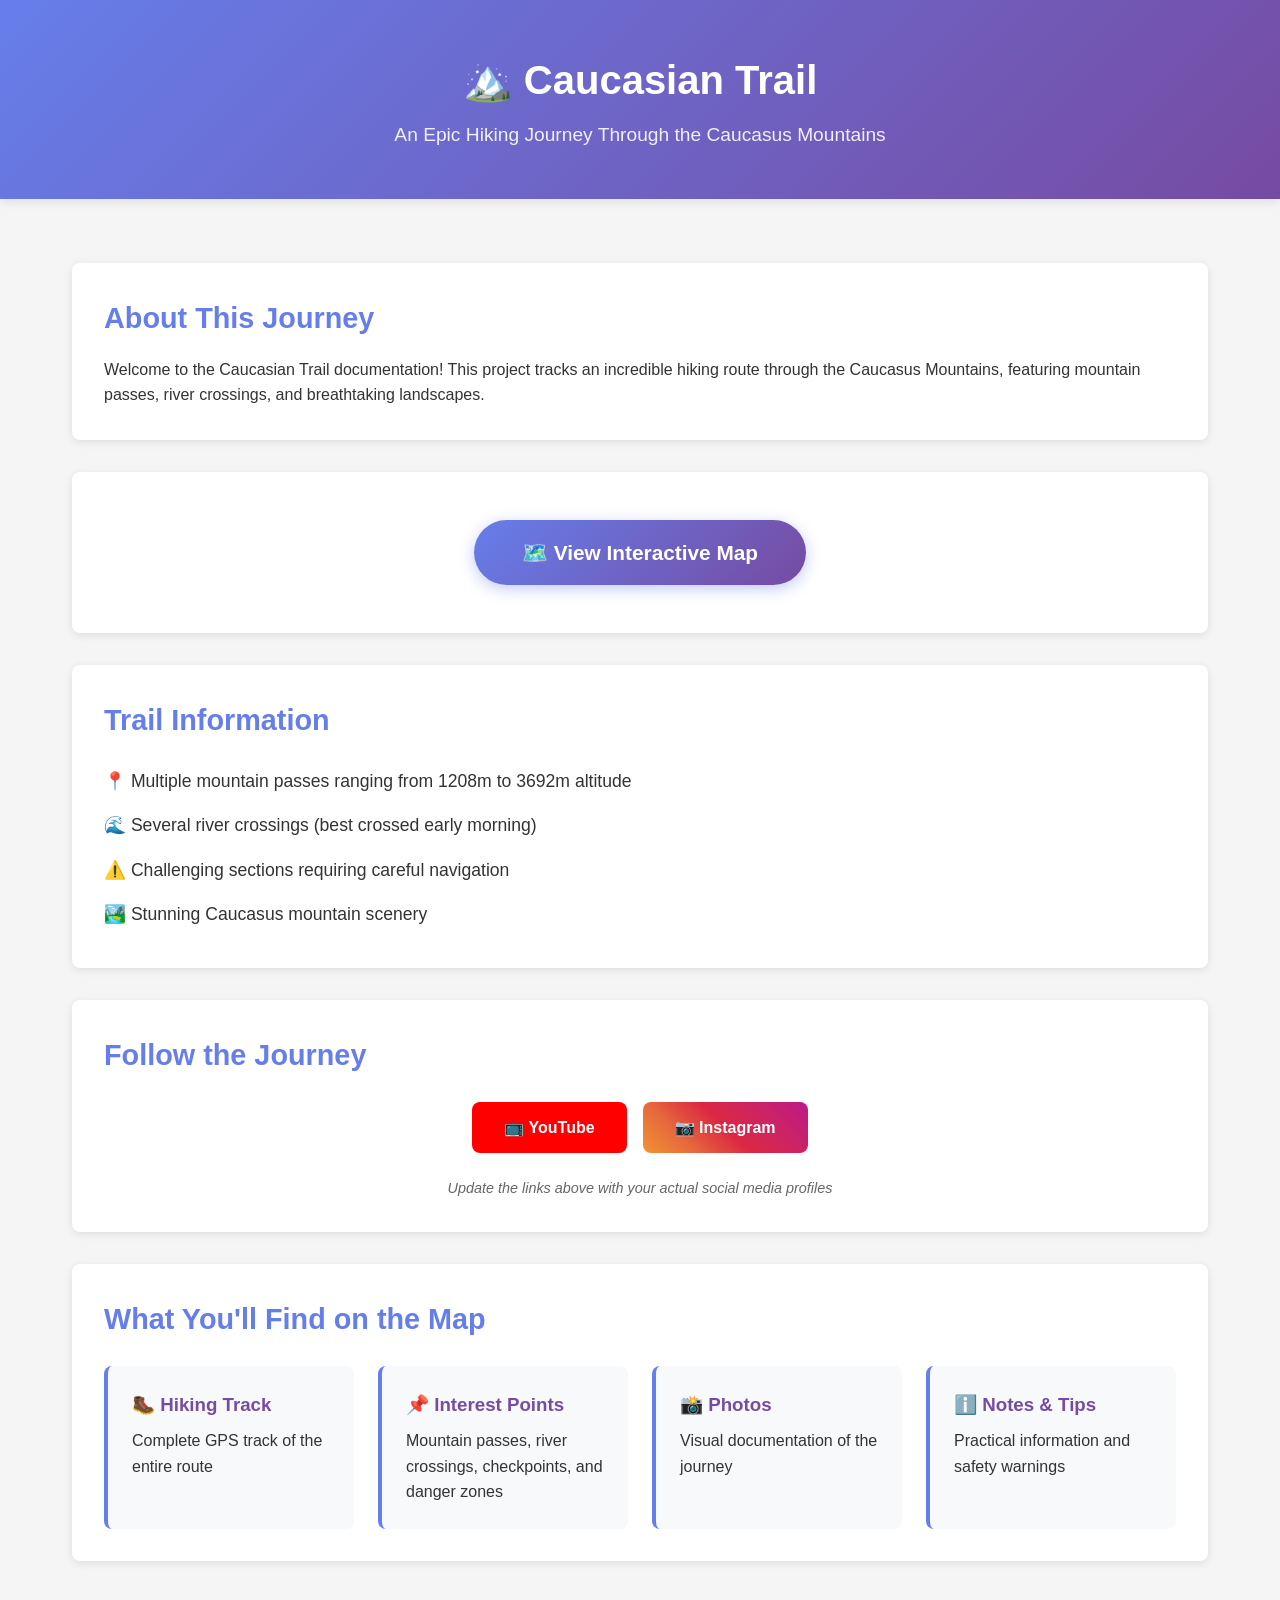
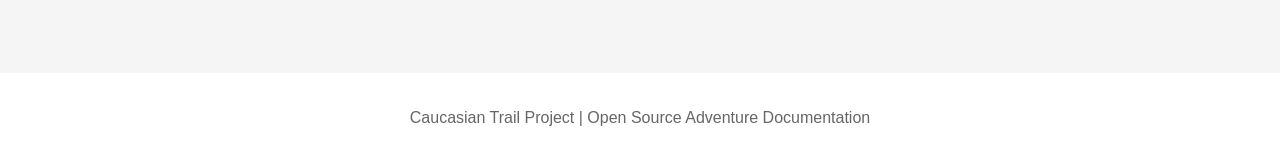
==== index.html @ 59439e28 "Initial commit: Caucasian Trail interactive map with Leaflet.js" ====
<!DOCTYPE html>
<html lang="en">
<head>
    <meta charset="UTF-8">
    <meta name="viewport" content="width=device-width, initial-scale=1.0">
    <title>Caucasian Trail - Hiking Adventure</title>
    <link rel="stylesheet" href="assets/css/style.css">
</head>
<body>
    <header>
        <h1>🏔️ Caucasian Trail</h1>
        <p class="subtitle">An Epic Hiking Journey Through the Caucasus Mountains</p>
    </header>

    <main class="container">
        <section class="intro">
            <h2>About This Journey</h2>
            <p>
                Welcome to the Caucasian Trail documentation! This project tracks an incredible hiking route
                through the Caucasus Mountains, featuring mountain passes, river crossings, and breathtaking landscapes.
            </p>
        </section>

        <section class="map-link">
            <a href="map.html" class="btn-primary">
                🗺️ View Interactive Map
            </a>
        </section>

        <section class="info">
            <h2>Trail Information</h2>
            <ul>
                <li>📍 Multiple mountain passes ranging from 1208m to 3692m altitude</li>
                <li>🌊 Several river crossings (best crossed early morning)</li>
                <li>⚠️ Challenging sections requiring careful navigation</li>
                <li>🏞️ Stunning Caucasus mountain scenery</li>
            </ul>
        </section>

        <section class="links">
            <h2>Follow the Journey</h2>
            <div class="social-links">
                <a href="https://www.youtube.com/@your-channel" target="_blank" class="social-btn youtube">
                    📺 YouTube
                </a>
                <a href="https://www.instagram.com/your-profile" target="_blank" class="social-btn instagram">
                    📷 Instagram
                </a>
            </div>
            <p class="note">Update the links above with your actual social media profiles</p>
        </section>

        <section class="features">
            <h2>What You'll Find on the Map</h2>
            <div class="features-grid">
                <div class="feature-card">
                    <h3>🥾 Hiking Track</h3>
                    <p>Complete GPS track of the entire route</p>
                </div>
                <div class="feature-card">
                    <h3>📌 Interest Points</h3>
                    <p>Mountain passes, river crossings, checkpoints, and danger zones</p>
                </div>
                <div class="feature-card">
                    <h3>📸 Photos</h3>
                    <p>Visual documentation of the journey</p>
                </div>
                <div class="feature-card">
                    <h3>ℹ️ Notes & Tips</h3>
                    <p>Practical information and safety warnings</p>
                </div>
            </div>
        </section>
    </main>

    <footer>
        <p>Caucasian Trail Project | Open Source Adventure Documentation</p>
    </footer>
</body>
</html>
---- assets/css/style.css ----
/* Reset and Base Styles */
* {
    margin: 0;
    padding: 0;
    box-sizing: border-box;
}

body {
    font-family: -apple-system, BlinkMacSystemFont, 'Segoe UI', Roboto, Oxygen, Ubuntu, Cantarell, sans-serif;
    line-height: 1.6;
    color: #333;
    background: #f5f5f5;
}

/* Header */
header {
    background: linear-gradient(135deg, #667eea 0%, #764ba2 100%);
    color: white;
    text-align: center;
    padding: 3rem 2rem;
    box-shadow: 0 2px 10px rgba(0,0,0,0.1);
}

header h1 {
    font-size: 2.5rem;
    margin-bottom: 0.5rem;
}

.subtitle {
    font-size: 1.2rem;
    opacity: 0.9;
}

/* Container */
.container {
    max-width: 1200px;
    margin: 0 auto;
    padding: 2rem;
}

/* Sections */
section {
    background: white;
    margin: 2rem 0;
    padding: 2rem;
    border-radius: 8px;
    box-shadow: 0 2px 8px rgba(0,0,0,0.1);
}

h2 {
    color: #667eea;
    margin-bottom: 1rem;
    font-size: 1.8rem;
}

h3 {
    color: #764ba2;
    margin-bottom: 0.5rem;
}

/* Map Link */
.map-link {
    text-align: center;
    padding: 3rem 2rem;
}

.btn-primary {
    display: inline-block;
    background: linear-gradient(135deg, #667eea 0%, #764ba2 100%);
    color: white;
    padding: 1rem 3rem;
    text-decoration: none;
    border-radius: 50px;
    font-size: 1.3rem;
    font-weight: bold;
    box-shadow: 0 4px 15px rgba(102, 126, 234, 0.4);
    transition: transform 0.3s, box-shadow 0.3s;
}

.btn-primary:hover {
    transform: translateY(-2px);
    box-shadow: 0 6px 20px rgba(102, 126, 234, 0.6);
}

/* Info Lists */
.info ul {
    list-style: none;
    padding-left: 0;
}

.info li {
    padding: 0.5rem 0;
    font-size: 1.1rem;
}

/* Social Links */
.social-links {
    display: flex;
    gap: 1rem;
    justify-content: center;
    flex-wrap: wrap;
    margin: 1.5rem 0;
}

.social-btn {
    display: inline-block;
    padding: 0.8rem 2rem;
    border-radius: 8px;
    text-decoration: none;
    color: white;
    font-weight: bold;
    transition: transform 0.3s, box-shadow 0.3s;
}

.social-btn.youtube {
    background: #FF0000;
}

.social-btn.instagram {
    background: linear-gradient(45deg, #f09433 0%, #e6683c 25%, #dc2743 50%, #cc2366 75%, #bc1888 100%);
}

.social-btn:hover {
    transform: translateY(-2px);
    box-shadow: 0 4px 12px rgba(0,0,0,0.3);
}

.note {
    text-align: center;
    font-style: italic;
    color: #666;
    font-size: 0.9rem;
    margin-top: 1rem;
}

/* Features Grid */
.features-grid {
    display: grid;
    grid-template-columns: repeat(auto-fit, minmax(250px, 1fr));
    gap: 1.5rem;
    margin-top: 1.5rem;
}

.feature-card {
    background: #f8f9fa;
    padding: 1.5rem;
    border-radius: 8px;
    border-left: 4px solid #667eea;
    transition: transform 0.3s;
}

.feature-card:hover {
    transform: translateX(5px);
}

.feature-card h3 {
    margin-bottom: 0.5rem;
}

/* Footer */
footer {
    text-align: center;
    padding: 2rem;
    color: #666;
    background: white;
    margin-top: 3rem;
}

/* MAP PAGE STYLES */
.map-nav {
    background: linear-gradient(135deg, #667eea 0%, #764ba2 100%);
    color: white;
    padding: 1rem 2rem;
    display: flex;
    align-items: center;
    gap: 2rem;
    box-shadow: 0 2px 10px rgba(0,0,0,0.1);
}

.back-link {
    color: white;
    text-decoration: none;
    font-weight: bold;
    transition: opacity 0.3s;
}

.back-link:hover {
    opacity: 0.8;
}

.map-nav h1 {
    font-size: 1.5rem;
    margin: 0;
}

#map {
    height: calc(100vh - 80px);
    width: 100%;
}

/* Map Legend */
.map-legend {
    position: absolute;
    bottom: 30px;
    right: 30px;
    background: white;
    padding: 1rem;
    border-radius: 8px;
    box-shadow: 0 2px 10px rgba(0,0,0,0.2);
    z-index: 1000;
}

.map-legend h3 {
    margin-bottom: 0.5rem;
    font-size: 1rem;
}

.legend-item {
    display: flex;
    align-items: center;
    gap: 0.5rem;
    margin: 0.5rem 0;
}

.legend-section {
    margin-top: 1rem;
    padding-top: 0.5rem;
    border-top: 1px solid #ddd;
    font-size: 0.9rem;
    color: #667eea;
}

.legend-line {
    width: 30px;
    height: 3px;
    background: #3388ff;
    display: inline-block;
}

.legend-marker {
    font-size: 1.2rem;
}

/* Leaflet Popup Customization */
.leaflet-popup-content {
    margin: 1rem;
    min-width: 250px;
}

.popup-title {
    font-size: 1.2rem;
    font-weight: bold;
    color: #667eea;
    margin-bottom: 0.5rem;
}

.popup-description {
    margin: 0.5rem 0;
    color: #555;
}

.popup-info {
    font-size: 0.9rem;
    color: #888;
    margin-top: 0.5rem;
}

.popup-youtube {
    margin-top: 1rem;
}

.popup-youtube iframe {
    width: 100%;
    height: 200px;
    border-radius: 8px;
    border: none;
}

/* Photo carousel */
.photo-carousel {
    position: relative;
    margin-top: 1rem;
    width: 100%;
}

.carousel-container {
    position: relative;
    width: 100%;
    height: 250px;
    overflow: hidden;
    border-radius: 8px;
}

.carousel-image {
    display: none;
    width: 100%;
    height: 100%;
    object-fit: cover;
    border-radius: 8px;
    cursor: pointer;
}

.carousel-image.active {
    display: block;
}

.carousel-btn {
    position: absolute;
    top: 50%;
    transform: translateY(-50%);
    background: rgba(0, 0, 0, 0.5);
    color: white;
    border: none;
    padding: 0.5rem 0.75rem;
    cursor: pointer;
    font-size: 1.5rem;
    border-radius: 4px;
    transition: background 0.3s;
    z-index: 10;
}

.carousel-btn:hover {
    background: rgba(0, 0, 0, 0.8);
}

.carousel-btn.prev {
    left: 10px;
}

.carousel-btn.next {
    right: 10px;
}

.carousel-dots {
    text-align: center;
    padding: 0.5rem 0;
}

.dot {
    display: inline-block;
    width: 10px;
    height: 10px;
    margin: 0 5px;
    background: #ddd;
    border-radius: 50%;
    cursor: pointer;
    transition: background 0.3s;
}

.dot.active {
    background: #667eea;
}

.dot:hover {
    background: #999;
}

.popup-photos {
    margin-top: 1rem;
}

.popup-photos img {
    width: 100%;
    max-width: 300px;
    height: auto;
    border-radius: 8px;
    cursor: pointer;
}

/* Responsive Design */
@media (max-width: 768px) {
    header h1 {
        font-size: 2rem;
    }

    .subtitle {
        font-size: 1rem;
    }

    .container {
        padding: 1rem;
    }

    .btn-primary {
        font-size: 1.1rem;
        padding: 0.8rem 2rem;
    }

    .map-nav {
        flex-direction: column;
        gap: 0.5rem;
        text-align: center;
    }

    .map-legend {
        bottom: 10px;
        right: 10px;
        font-size: 0.9rem;
    }

    #map {
        height: calc(100vh - 120px);
    }
}
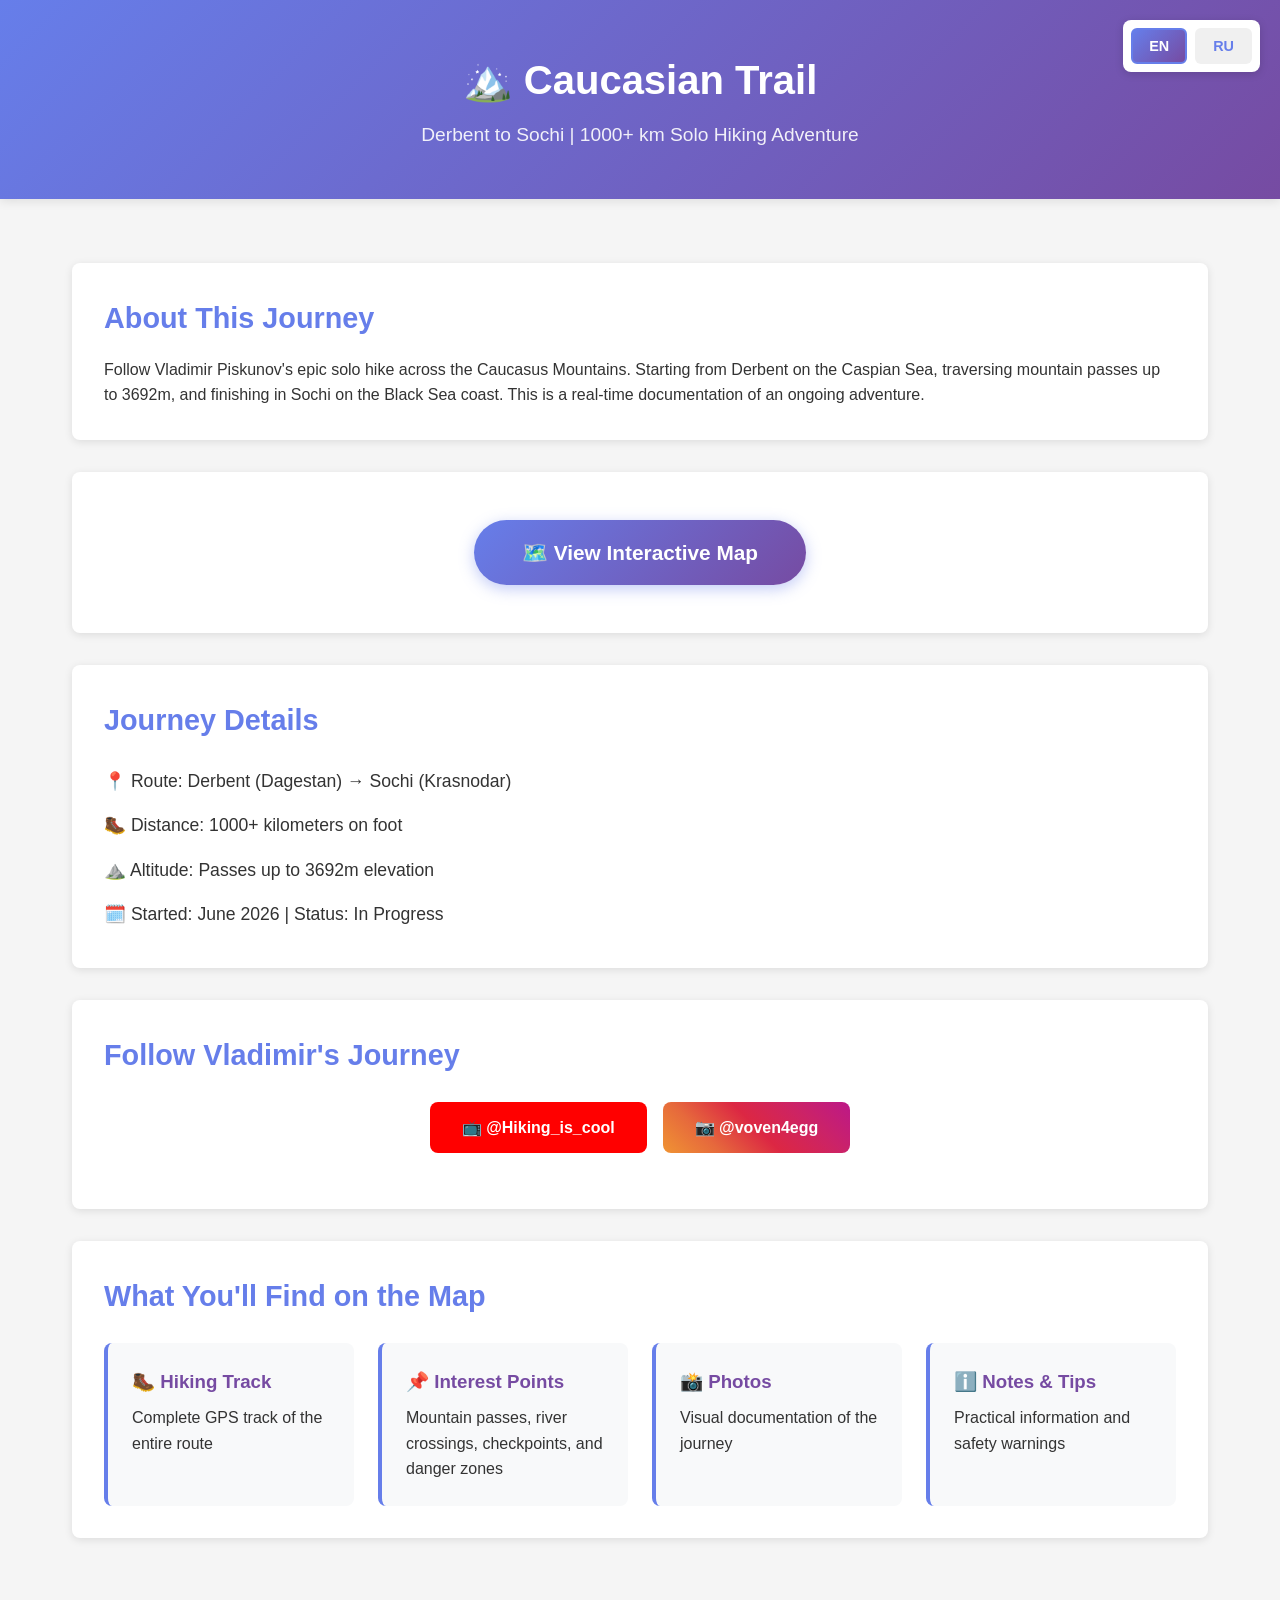
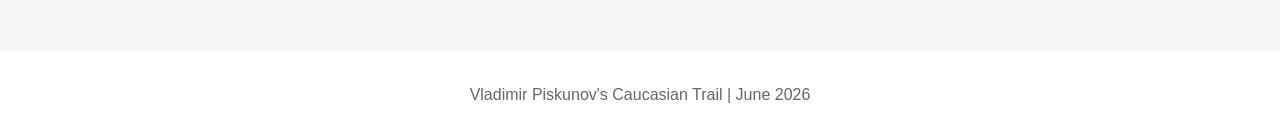
==== commit 9fb88154: "Add language toggle, personalize site for Vladimir Piskunov, and improve mobile UX - Add English/Rus" ====
--- a/index.html
+++ b/index.html
@@ -3,78 +3,84 @@
 <head>
     <meta charset="UTF-8">
     <meta name="viewport" content="width=device-width, initial-scale=1.0">
-    <title>Caucasian Trail - Hiking Adventure</title>
+    <title>Vladimir Piskunov's Caucasian Trail | Derbent to Sochi</title>
     <link rel="stylesheet" href="assets/css/style.css">
+    <script src="assets/js/translations.js"></script>
 </head>
 <body>
+    <div class="lang-switcher">
+        <button class="lang-btn" data-lang="en" onclick="setLanguage('en')">EN</button>
+        <button class="lang-btn" data-lang="ru" onclick="setLanguage('ru')">RU</button>
+    </div>
+
     <header>
-        <h1>🏔️ Caucasian Trail</h1>
-        <p class="subtitle">An Epic Hiking Journey Through the Caucasus Mountains</p>
+        <h1>🏔️ <span data-i18n="site-title">Caucasian Trail</span></h1>
+        <p class="subtitle" data-i18n="site-subtitle">Derbent to Sochi | 1000+ km Solo Hiking Adventure</p>
     </header>
 
     <main class="container">
         <section class="intro">
-            <h2>About This Journey</h2>
-            <p>
-                Welcome to the Caucasian Trail documentation! This project tracks an incredible hiking route
-                through the Caucasus Mountains, featuring mountain passes, river crossings, and breathtaking landscapes.
+            <h2 data-i18n="about-title">About This Journey</h2>
+            <p data-i18n="about-text">
+                Follow Vladimir Piskunov's epic solo hike across the Caucasus Mountains.
+                Starting from Derbent on the Caspian Sea, traversing mountain passes up to 3692m,
+                and finishing in Sochi on the Black Sea coast. This is a real-time documentation of an ongoing adventure.
             </p>
         </section>
 
         <section class="map-link">
-            <a href="map.html" class="btn-primary">
+            <a href="map.html" class="btn-primary" data-i18n="view-map-btn">
                 🗺️ View Interactive Map
             </a>
         </section>
 
         <section class="info">
-            <h2>Trail Information</h2>
+            <h2 data-i18n="trail-info-title">Journey Details</h2>
             <ul>
-                <li>📍 Multiple mountain passes ranging from 1208m to 3692m altitude</li>
-                <li>🌊 Several river crossings (best crossed early morning)</li>
-                <li>⚠️ Challenging sections requiring careful navigation</li>
-                <li>🏞️ Stunning Caucasus mountain scenery</li>
+                <li data-i18n="trail-info-1">📍 Route: Derbent (Dagestan) → Sochi (Krasnodar)</li>
+                <li data-i18n="trail-info-2">🥾 Distance: 1000+ kilometers on foot</li>
+                <li data-i18n="trail-info-3">⛰️ Altitude: Passes up to 3692m elevation</li>
+                <li data-i18n="trail-info-4">🗓️ Started: June 2026 | Status: In Progress</li>
             </ul>
         </section>
 
         <section class="links">
-            <h2>Follow the Journey</h2>
+            <h2 data-i18n="follow-title">Follow Vladimir's Journey</h2>
             <div class="social-links">
-                <a href="https://www.youtube.com/@your-channel" target="_blank" class="social-btn youtube">
-                    📺 YouTube
+                <a href="https://www.youtube.com/@Hiking_is_cool" target="_blank" class="social-btn youtube" data-i18n="youtube-btn">
+                    📺 @Hiking_is_cool
                 </a>
-                <a href="https://www.instagram.com/your-profile" target="_blank" class="social-btn instagram">
-                    📷 Instagram
+                <a href="https://www.instagram.com/voven4egg" target="_blank" class="social-btn instagram" data-i18n="instagram-btn">
+                    📷 @voven4egg
                 </a>
             </div>
-            <p class="note">Update the links above with your actual social media profiles</p>
         </section>
 
         <section class="features">
-            <h2>What You'll Find on the Map</h2>
+            <h2 data-i18n="map-features-title">What You'll Find on the Map</h2>
             <div class="features-grid">
                 <div class="feature-card">
-                    <h3>🥾 Hiking Track</h3>
-                    <p>Complete GPS track of the entire route</p>
+                    <h3 data-i18n="feature-track-title">🥾 Hiking Track</h3>
+                    <p data-i18n="feature-track-desc">Complete GPS track of the entire route</p>
                 </div>
                 <div class="feature-card">
-                    <h3>📌 Interest Points</h3>
-                    <p>Mountain passes, river crossings, checkpoints, and danger zones</p>
+                    <h3 data-i18n="feature-points-title">📌 Interest Points</h3>
+                    <p data-i18n="feature-points-desc">Mountain passes, river crossings, checkpoints, and danger zones</p>
                 </div>
                 <div class="feature-card">
-                    <h3>📸 Photos</h3>
-                    <p>Visual documentation of the journey</p>
+                    <h3 data-i18n="feature-photos-title">📸 Photos</h3>
+                    <p data-i18n="feature-photos-desc">Visual documentation of the journey</p>
                 </div>
                 <div class="feature-card">
-                    <h3>ℹ️ Notes & Tips</h3>
-                    <p>Practical information and safety warnings</p>
+                    <h3 data-i18n="feature-notes-title">ℹ️ Notes & Tips</h3>
+                    <p data-i18n="feature-notes-desc">Practical information and safety warnings</p>
                 </div>
             </div>
         </section>
     </main>
 
     <footer>
-        <p>Caucasian Trail Project | Open Source Adventure Documentation</p>
+        <p data-i18n="footer-text">Vladimir Piskunov's Caucasian Trail | June 2026</p>
     </footer>
 </body>
 </html>
--- a/assets/css/style.css
+++ b/assets/css/style.css
@@ -10,6 +10,43 @@
     line-height: 1.6;
     color: #333;
     background: #f5f5f5;
+}
+
+/* Language Switcher */
+.lang-switcher {
+    position: fixed;
+    top: 20px;
+    right: 20px;
+    z-index: 2000;
+    display: flex;
+    gap: 0.5rem;
+    background: white;
+    padding: 0.5rem;
+    border-radius: 8px;
+    box-shadow: 0 2px 8px rgba(0,0,0,0.15);
+}
+
+.lang-btn {
+    background: #f0f0f0;
+    border: 2px solid transparent;
+    padding: 0.5rem 1rem;
+    border-radius: 6px;
+    cursor: pointer;
+    font-weight: 600;
+    font-size: 0.9rem;
+    transition: all 0.3s;
+    color: #667eea;
+}
+
+.lang-btn:hover {
+    background: #e8e8e8;
+    transform: translateY(-2px);
+}
+
+.lang-btn.active {
+    background: linear-gradient(135deg, #667eea 0%, #764ba2 100%);
+    color: white;
+    border-color: #667eea;
 }
 
 /* Header */
@@ -213,6 +250,41 @@
 .map-legend h3 {
     margin-bottom: 0.5rem;
     font-size: 1rem;
+    margin: 0;
+}
+
+.legend-header {
+    display: flex;
+    justify-content: space-between;
+    align-items: center;
+    margin-bottom: 0.5rem;
+}
+
+.legend-toggle {
+    background: none;
+    border: none;
+    font-size: 1.5rem;
+    cursor: pointer;
+    padding: 0;
+    width: 30px;
+    height: 30px;
+    display: flex;
+    align-items: center;
+    justify-content: center;
+    color: #667eea;
+    transition: transform 0.3s;
+}
+
+.legend-toggle:hover {
+    color: #764ba2;
+}
+
+.map-legend.collapsed .legend-toggle {
+    transform: rotate(180deg);
+}
+
+.map-legend.collapsed .legend-content {
+    display: none;
 }
 
 .legend-item {
@@ -369,6 +441,18 @@
 
 /* Responsive Design */
 @media (max-width: 768px) {
+    .lang-switcher {
+        top: 10px;
+        right: 10px;
+        padding: 0.3rem;
+        gap: 0.3rem;
+    }
+
+    .lang-btn {
+        padding: 0.4rem 0.8rem;
+        font-size: 0.85rem;
+    }
+
     header h1 {
         font-size: 2rem;
     }
@@ -396,6 +480,7 @@
         bottom: 10px;
         right: 10px;
         font-size: 0.9rem;
+        max-width: 200px;
     }
 
     #map {
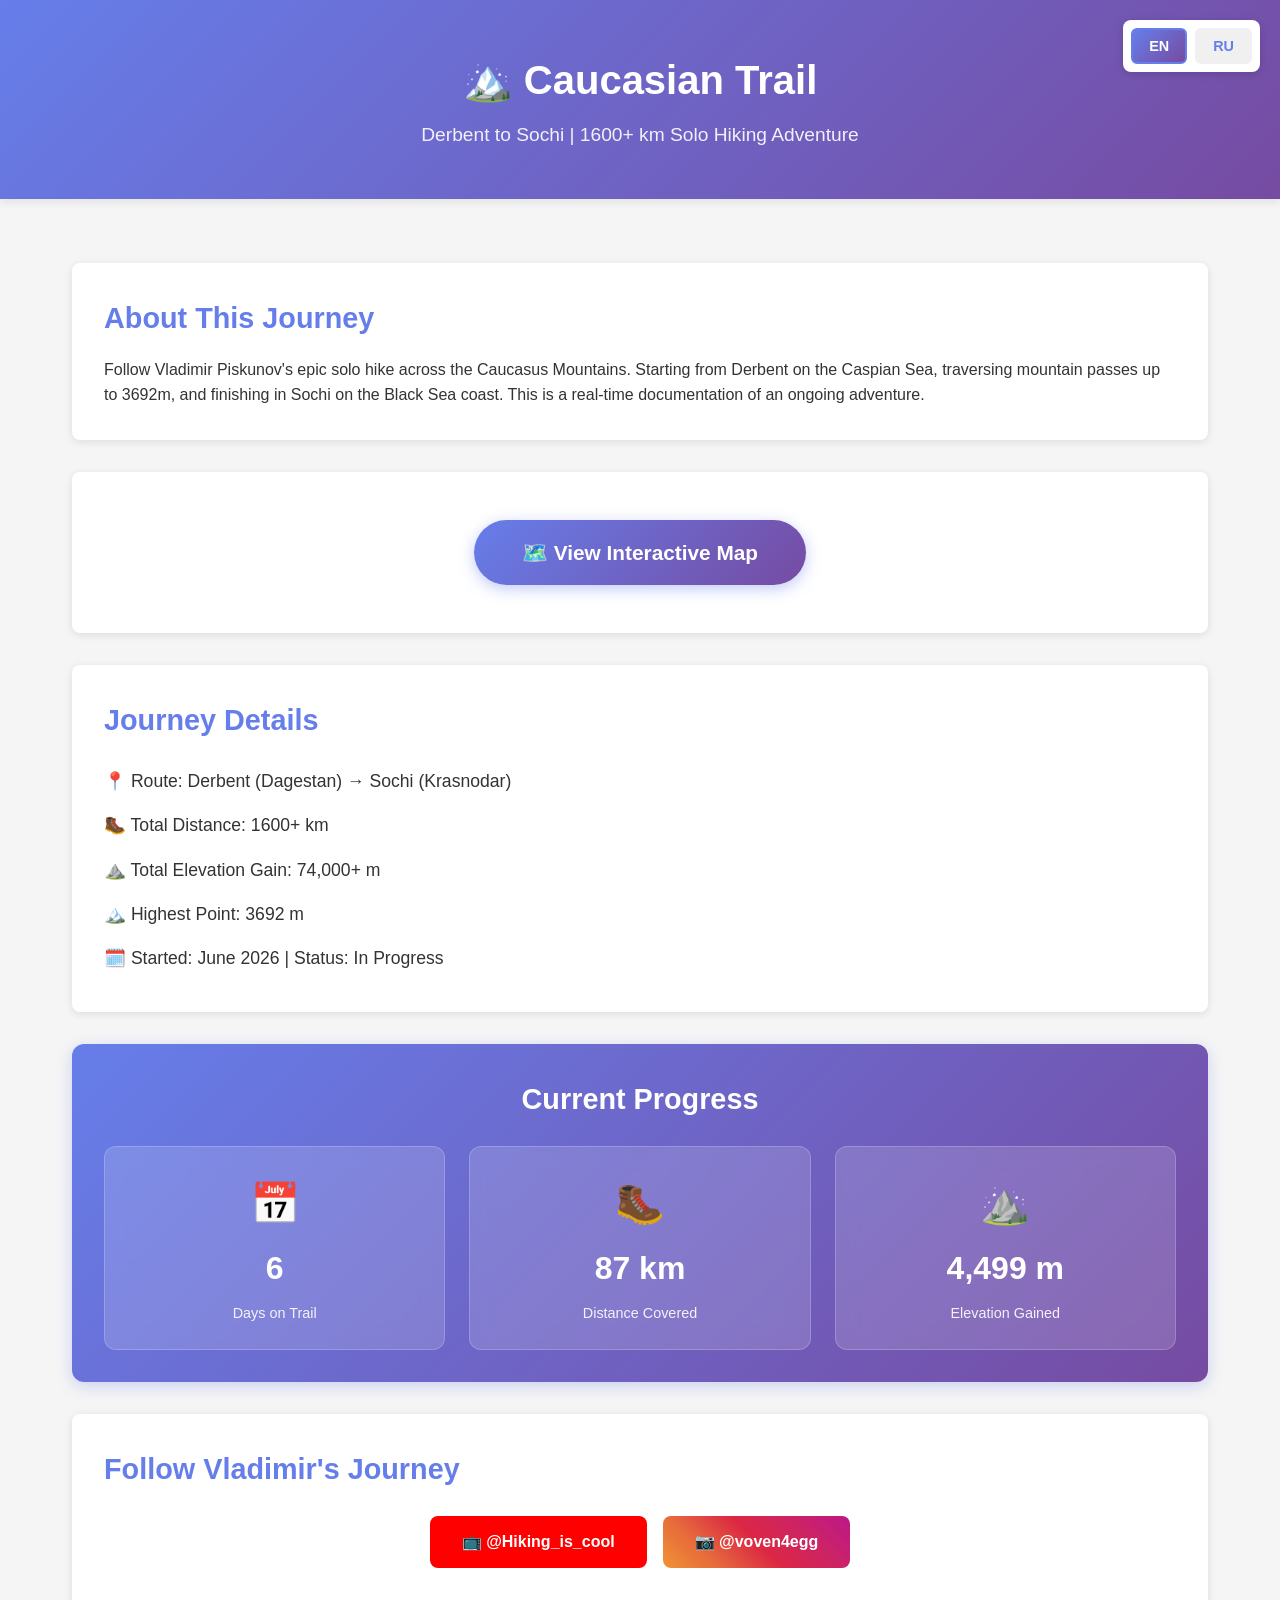
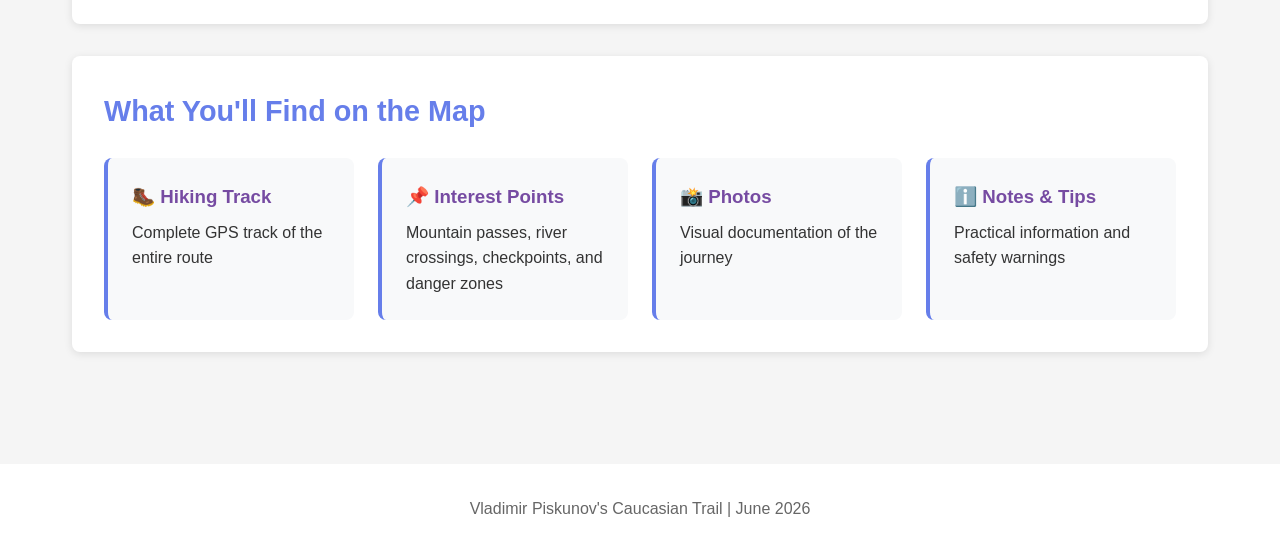
==== commit 4420feaf: "add stats to the main page, translate km and m in r" ====
--- a/index.html
+++ b/index.html
@@ -15,7 +15,7 @@
 
     <header>
         <h1>🏔️ <span data-i18n="site-title">Caucasian Trail</span></h1>
-        <p class="subtitle" data-i18n="site-subtitle">Derbent to Sochi | 1000+ km Solo Hiking Adventure</p>
+        <p class="subtitle" data-i18n="site-subtitle">Derbent to Sochi | 1600+ km Solo Hiking Adventure</p>
     </header>
 
     <main class="container">
@@ -38,10 +38,32 @@
             <h2 data-i18n="trail-info-title">Journey Details</h2>
             <ul>
                 <li data-i18n="trail-info-1">📍 Route: Derbent (Dagestan) → Sochi (Krasnodar)</li>
-                <li data-i18n="trail-info-2">🥾 Distance: 1000+ kilometers on foot</li>
-                <li data-i18n="trail-info-3">⛰️ Altitude: Passes up to 3692m elevation</li>
-                <li data-i18n="trail-info-4">🗓️ Started: June 2026 | Status: In Progress</li>
+                <li data-i18n="trail-info-2">🥾 Total Distance: 1600+ km</li>
+                <li data-i18n="trail-info-3">⛰️ Total Elevation Gain: 74,000+ m</li>
+                <li data-i18n="trail-info-4">🏔️ Highest Point: 3692 m</li>
+                <li data-i18n="trail-info-5">🗓️ Started: June 2026 | Status: In Progress</li>
             </ul>
+        </section>
+
+        <section class="progress-stats">
+            <h2 data-i18n="progress-title">Current Progress</h2>
+            <div class="stats-grid">
+                <div class="stat-card">
+                    <div class="stat-icon">📅</div>
+                    <div class="stat-value" id="daysCount">-</div>
+                    <div class="stat-label" data-i18n="progress-days">Days on Trail</div>
+                </div>
+                <div class="stat-card">
+                    <div class="stat-icon">🥾</div>
+                    <div class="stat-value" id="distanceSum">-</div>
+                    <div class="stat-label" data-i18n="progress-distance">Distance Covered</div>
+                </div>
+                <div class="stat-card">
+                    <div class="stat-icon">⛰️</div>
+                    <div class="stat-value" id="elevationSum">-</div>
+                    <div class="stat-label" data-i18n="progress-elevation">Elevation Gained</div>
+                </div>
+            </div>
         </section>
 
         <section class="links">
@@ -82,5 +104,52 @@
     <footer>
         <p data-i18n="footer-text">Vladimir Piskunov's Caucasian Trail | June 2026</p>
     </footer>
+
+    <script>
+        // Fetch and calculate progress statistics
+        async function loadProgressStats() {
+            try {
+                const response = await fetch('data/actual_position.geojson');
+                const data = await response.json();
+
+                let totalDistance = 0;
+                let totalElevation = 0;
+                let daysCount = 0;
+
+                if (data.features && Array.isArray(data.features)) {
+                    daysCount = data.features.length;
+
+                    data.features.forEach(feature => {
+                        const props = feature.properties;
+                        if (props.distance_km && props.distance_km > 0) {
+                            totalDistance += props.distance_km;
+                        }
+                        if (props.elevation_gain && props.elevation_gain > 0) {
+                            totalElevation += props.elevation_gain;
+                        }
+                    });
+                }
+
+                // Get current language for units
+                const lang = localStorage.getItem('preferred-language') || 'en';
+                const unitKm = translations[lang]['unit-km'] || 'km';
+                const unitM = translations[lang]['unit-m'] || 'm';
+
+                // Update the stats
+                document.getElementById('daysCount').textContent = daysCount;
+                document.getElementById('distanceSum').textContent = totalDistance > 0 ? `${totalDistance} ${unitKm}` : '-';
+                document.getElementById('elevationSum').textContent = totalElevation > 0 ? `${totalElevation.toLocaleString()} ${unitM}` : '-';
+            } catch (error) {
+                console.error('Error loading progress stats:', error);
+            }
+        }
+
+        // Load stats when page loads
+        if (document.readyState === 'loading') {
+            document.addEventListener('DOMContentLoaded', loadProgressStats);
+        } else {
+            loadProgressStats();
+        }
+    </script>
 </body>
 </html>
--- a/assets/css/style.css
+++ b/assets/css/style.css
@@ -194,6 +194,62 @@
     margin-bottom: 0.5rem;
 }
 
+/* Progress Stats */
+.progress-stats {
+    background: linear-gradient(135deg, #667eea 0%, #764ba2 100%);
+    color: white;
+    padding: 2rem;
+    border-radius: 12px;
+    margin: 2rem 0;
+    box-shadow: 0 4px 15px rgba(102, 126, 234, 0.3);
+}
+
+.progress-stats h2 {
+    color: white;
+    text-align: center;
+    margin-bottom: 1.5rem;
+}
+
+.stats-grid {
+    display: grid;
+    grid-template-columns: repeat(auto-fit, minmax(200px, 1fr));
+    gap: 1.5rem;
+    margin-top: 1.5rem;
+}
+
+.stat-card {
+    background: rgba(255, 255, 255, 0.15);
+    backdrop-filter: blur(10px);
+    padding: 1.5rem;
+    border-radius: 12px;
+    text-align: center;
+    transition: transform 0.3s, background 0.3s;
+    border: 1px solid rgba(255, 255, 255, 0.2);
+}
+
+.stat-card:hover {
+    transform: translateY(-5px);
+    background: rgba(255, 255, 255, 0.25);
+}
+
+.stat-icon {
+    font-size: 2.5rem;
+    margin-bottom: 0.5rem;
+}
+
+.stat-value {
+    font-size: 2rem;
+    font-weight: bold;
+    margin: 0.5rem 0;
+    color: white;
+}
+
+.stat-label {
+    font-size: 0.9rem;
+    opacity: 0.9;
+    color: white;
+}
+
 /* Footer */
 footer {
     text-align: center;
@@ -226,25 +282,133 @@
 }
 
 .map-nav h1 {
-    font-size: 1.5rem;
+    font-size: 1.2rem;
     margin: 0;
 }
 
 #map {
-    height: calc(100vh - 80px);
+    height: calc(100vh - 80px); /* Full height minus nav */
     width: 100%;
 }
 
 /* Map Legend */
 .map-legend {
     position: absolute;
-    bottom: 30px;
+    bottom: 220px; /* Above the daily positions panel */
     right: 30px;
     background: white;
     padding: 1rem;
     border-radius: 8px;
     box-shadow: 0 2px 10px rgba(0,0,0,0.2);
     z-index: 1000;
+    transition: bottom 0.3s;
+}
+
+.map-legend.panel-collapsed {
+    bottom: 60px; /* Lower when panel is collapsed */
+}
+
+/* Leaflet Layer Control Styling */
+.leaflet-control-layers {
+    border-radius: 8px !important;
+    box-shadow: 0 2px 10px rgba(0,0,0,0.2) !important;
+    border: none !important;
+    font-family: inherit !important;
+    margin-top: 60px !important; /* Space for language switcher */
+}
+
+.leaflet-control-layers-expanded {
+    padding: 1rem !important;
+    background: white !important;
+    min-width: 200px !important;
+}
+
+.leaflet-control-layers-toggle {
+    background-image: url('[data-uri]') !important;
+    width: 36px !important;
+    height: 36px !important;
+}
+
+.leaflet-control-layers-base,
+.leaflet-control-layers-overlays {
+    margin-bottom: 0.5rem !important;
+}
+
+.leaflet-control-layers-separator {
+    height: 1px !important;
+    background: #ddd !important;
+    margin: 0.5rem 0 !important;
+    border: none !important;
+}
+
+.leaflet-control-layers label {
+    display: flex !important;
+    align-items: center !important;
+    margin: 0.4rem 0 !important;
+    cursor: pointer !important;
+    font-size: 0.95rem !important;
+}
+
+.leaflet-control-layers label:hover {
+    background: #f5f5f5 !important;
+    border-radius: 4px !important;
+    padding-left: 4px !important;
+    margin-left: -4px !important;
+}
+
+.leaflet-control-layers-base label span,
+.leaflet-control-layers-overlays label span {
+    padding-left: 0.5rem !important;
+    color: #333 !important;
+}
+
+.leaflet-control-layers input[type="radio"],
+.leaflet-control-layers input[type="checkbox"] {
+    cursor: pointer !important;
+    width: 16px !important;
+    height: 16px !important;
+}
+
+/* Go to Last Position Button */
+.leaflet-control-custom {
+    background: white;
+    border-radius: 8px;
+    box-shadow: 0 2px 10px rgba(0,0,0,0.2);
+    margin: 10px 0 0 10px !important;
+}
+
+.go-to-last-position-btn {
+    width: 36px;
+    height: 36px;
+    border: none;
+    background: white;
+    border-radius: 8px;
+    cursor: pointer;
+    font-size: 1.3rem;
+    display: flex;
+    align-items: center;
+    justify-content: center;
+    transition: all 0.3s;
+    color: #667eea;
+}
+
+.go-to-last-position-btn:hover {
+    background: linear-gradient(135deg, #667eea 0%, #764ba2 100%);
+    transform: scale(1.05);
+}
+
+.go-to-last-position-btn:hover::after {
+    content: attr(title);
+    position: absolute;
+    left: 45px;
+    background: rgba(0,0,0,0.8);
+    color: white;
+    padding: 0.4rem 0.8rem;
+    border-radius: 4px;
+    font-size: 0.85rem;
+    white-space: nowrap;
+    pointer-events: none;
+    z-index: 10000;
 }
 
 .map-legend h3 {
@@ -361,6 +525,32 @@
     height: 250px;
     overflow: hidden;
     border-radius: 8px;
+}
+
+.carousel-item {
+    display: none;
+    width: 100%;
+    height: 100%;
+    border-radius: 8px;
+}
+
+.carousel-item.active {
+    display: block;
+}
+
+.carousel-item[data-type="video"] {
+    display: none;
+}
+
+.carousel-item[data-type="video"].active {
+    display: block;
+}
+
+.carousel-item[data-type="video"] iframe {
+    width: 100%;
+    height: 100%;
+    border-radius: 8px;
+    border: none;
 }
 
 .carousel-image {
@@ -439,6 +629,166 @@
     cursor: pointer;
 }
 
+/* Leaflet Layers Control Customization */
+.leaflet-control-layers {
+    background: white;
+    border-radius: 8px;
+    box-shadow: 0 2px 8px rgba(0,0,0,0.15);
+}
+
+.leaflet-control-layers-toggle {
+    background-image: none !important;
+    width: auto !important;
+    height: auto !important;
+    padding: 0.5rem 1rem !important;
+    font-size: 0.9rem;
+    font-weight: 600;
+    color: #667eea;
+}
+
+/* Daily Positions Panel */
+.daily-positions-panel {
+    position: fixed;
+    bottom: 0;
+    left: 0;
+    right: 0;
+    background: white;
+    box-shadow: 0 -2px 10px rgba(0,0,0,0.2);
+    z-index: 1500;
+    max-height: 200px;
+}
+
+.panel-header {
+    padding: 0.75rem 1rem;
+    background: linear-gradient(135deg, #667eea 0%, #764ba2 100%);
+    color: white;
+    border-bottom: 1px solid rgba(255,255,255,0.2);
+    display: flex;
+    justify-content: space-between;
+    align-items: center;
+}
+
+.panel-header h3 {
+    margin: 0;
+    font-size: 1.2rem;
+    font-weight: 600;
+    color: white;
+}
+
+.panel-toggle {
+    background: none;
+    border: none;
+    color: white;
+    font-size: 1.5rem;
+    cursor: pointer;
+    padding: 0;
+    width: 30px;
+    height: 30px;
+    display: flex;
+    align-items: center;
+    justify-content: center;
+    transition: transform 0.3s;
+}
+
+.panel-toggle:hover {
+    opacity: 0.8;
+}
+
+.daily-positions-panel.collapsed {
+    max-height: 45px;
+}
+
+.daily-positions-panel.collapsed .positions-list {
+    display: none;
+}
+
+.daily-positions-panel.collapsed .panel-toggle {
+    transform: rotate(180deg);
+}
+
+.positions-list {
+    display: flex;
+    overflow-x: auto;
+    overflow-y: hidden;
+    padding: 0.75rem;
+    gap: 0.75rem;
+    scroll-behavior: smooth;
+}
+
+.positions-list::-webkit-scrollbar {
+    height: 6px;
+}
+
+.positions-list::-webkit-scrollbar-track {
+    background: #f1f1f1;
+}
+
+.positions-list::-webkit-scrollbar-thumb {
+    background: #667eea;
+    border-radius: 3px;
+}
+
+.positions-list::-webkit-scrollbar-thumb:hover {
+    background: #764ba2;
+}
+
+.position-card {
+    min-width: 200px;
+    background: white;
+    border: 2px solid #e0e0e0;
+    border-radius: 8px;
+    padding: 0.75rem;
+    cursor: pointer;
+    transition: all 0.3s;
+    flex-shrink: 0;
+}
+
+.position-card:hover {
+    border-color: #667eea;
+    transform: translateY(-2px);
+    box-shadow: 0 4px 12px rgba(102, 126, 234, 0.2);
+}
+
+.position-card.active {
+    border-color: #667eea;
+    background: linear-gradient(135deg, rgba(102, 126, 234, 0.1) 0%, rgba(118, 75, 162, 0.1) 100%);
+}
+
+.position-day {
+    font-weight: 600;
+    font-size: 0.95rem;
+    color: #1a1a1a;
+    margin-bottom: 0.25rem;
+}
+
+.position-date {
+    font-size: 0.85rem;
+    color: #444;
+    margin-bottom: 0.25rem;
+}
+
+.position-location {
+    font-size: 0.85rem;
+    color: #2c3e50;
+    margin-bottom: 0.25rem;
+    font-weight: 500;
+    display: flex;
+    align-items: center;
+    gap: 0.25rem;
+}
+
+.position-stats {
+    font-size: 0.85rem;
+    color: #27ae60;
+    margin-bottom: 0.25rem;
+    font-weight: 600;
+}
+
+.position-accom {
+    font-size: 1.2rem;
+    display: inline-block;
+}
+
 /* Responsive Design */
 @media (max-width: 768px) {
     .lang-switcher {
@@ -465,6 +815,15 @@
         padding: 1rem;
     }
 
+    .stats-grid {
+        grid-template-columns: 1fr;
+        gap: 1rem;
+    }
+
+    .stat-value {
+        font-size: 1.5rem;
+    }
+
     .btn-primary {
         font-size: 1.1rem;
         padding: 0.8rem 2rem;
@@ -477,13 +836,86 @@
     }
 
     .map-legend {
-        bottom: 10px;
+        bottom: 170px; /* Above mobile panel */
         right: 10px;
         font-size: 0.9rem;
         max-width: 200px;
     }
 
+    .map-legend.panel-collapsed {
+        bottom: 50px; /* Lower when panel collapsed on mobile */
+    }
+
+    .leaflet-control-layers-expanded {
+        padding: 0.6rem !important;
+        min-width: 160px !important;
+        font-size: 0.85rem !important;
+    }
+
+    .leaflet-control-layers {
+        margin-top: 50px !important; /* Adjust for smaller language switcher on mobile */
+    }
+
+    .leaflet-control-layers label {
+        font-size: 0.85rem !important;
+    }
+
+    .go-to-last-position-btn:hover::after {
+        display: none; /* Hide tooltip on mobile */
+    }
+
+    .leaflet-control-custom {
+        margin: 10px 0 0 5px !important;
+    }
+
+    .go-to-last-position-btn {
+        width: 32px;
+        height: 32px;
+        font-size: 1.1rem;
+    }
+
+    .daily-positions-panel {
+        max-height: 160px;
+    }
+
+    .daily-positions-panel.collapsed {
+        max-height: 40px;
+    }
+
+    .panel-header {
+        padding: 0.5rem 0.75rem;
+    }
+
+    .panel-header h3 {
+        font-size: 0.9rem;
+    }
+
+    .panel-toggle {
+        font-size: 1.3rem;
+        width: 26px;
+        height: 26px;
+    }
+
+    .positions-list {
+        padding: 0.5rem;
+        gap: 0.5rem;
+    }
+
+    .position-card {
+        min-width: 160px;
+        padding: 0.5rem;
+    }
+
+    .position-day {
+        font-size: 0.85rem;
+    }
+
+    .position-date,
+    .position-location {
+        font-size: 0.8rem;
+    }
+
     #map {
-        height: calc(100vh - 120px);
-    }
-}
+        height: calc(100vh - 120px); /* Full height minus nav */
+    }
+}
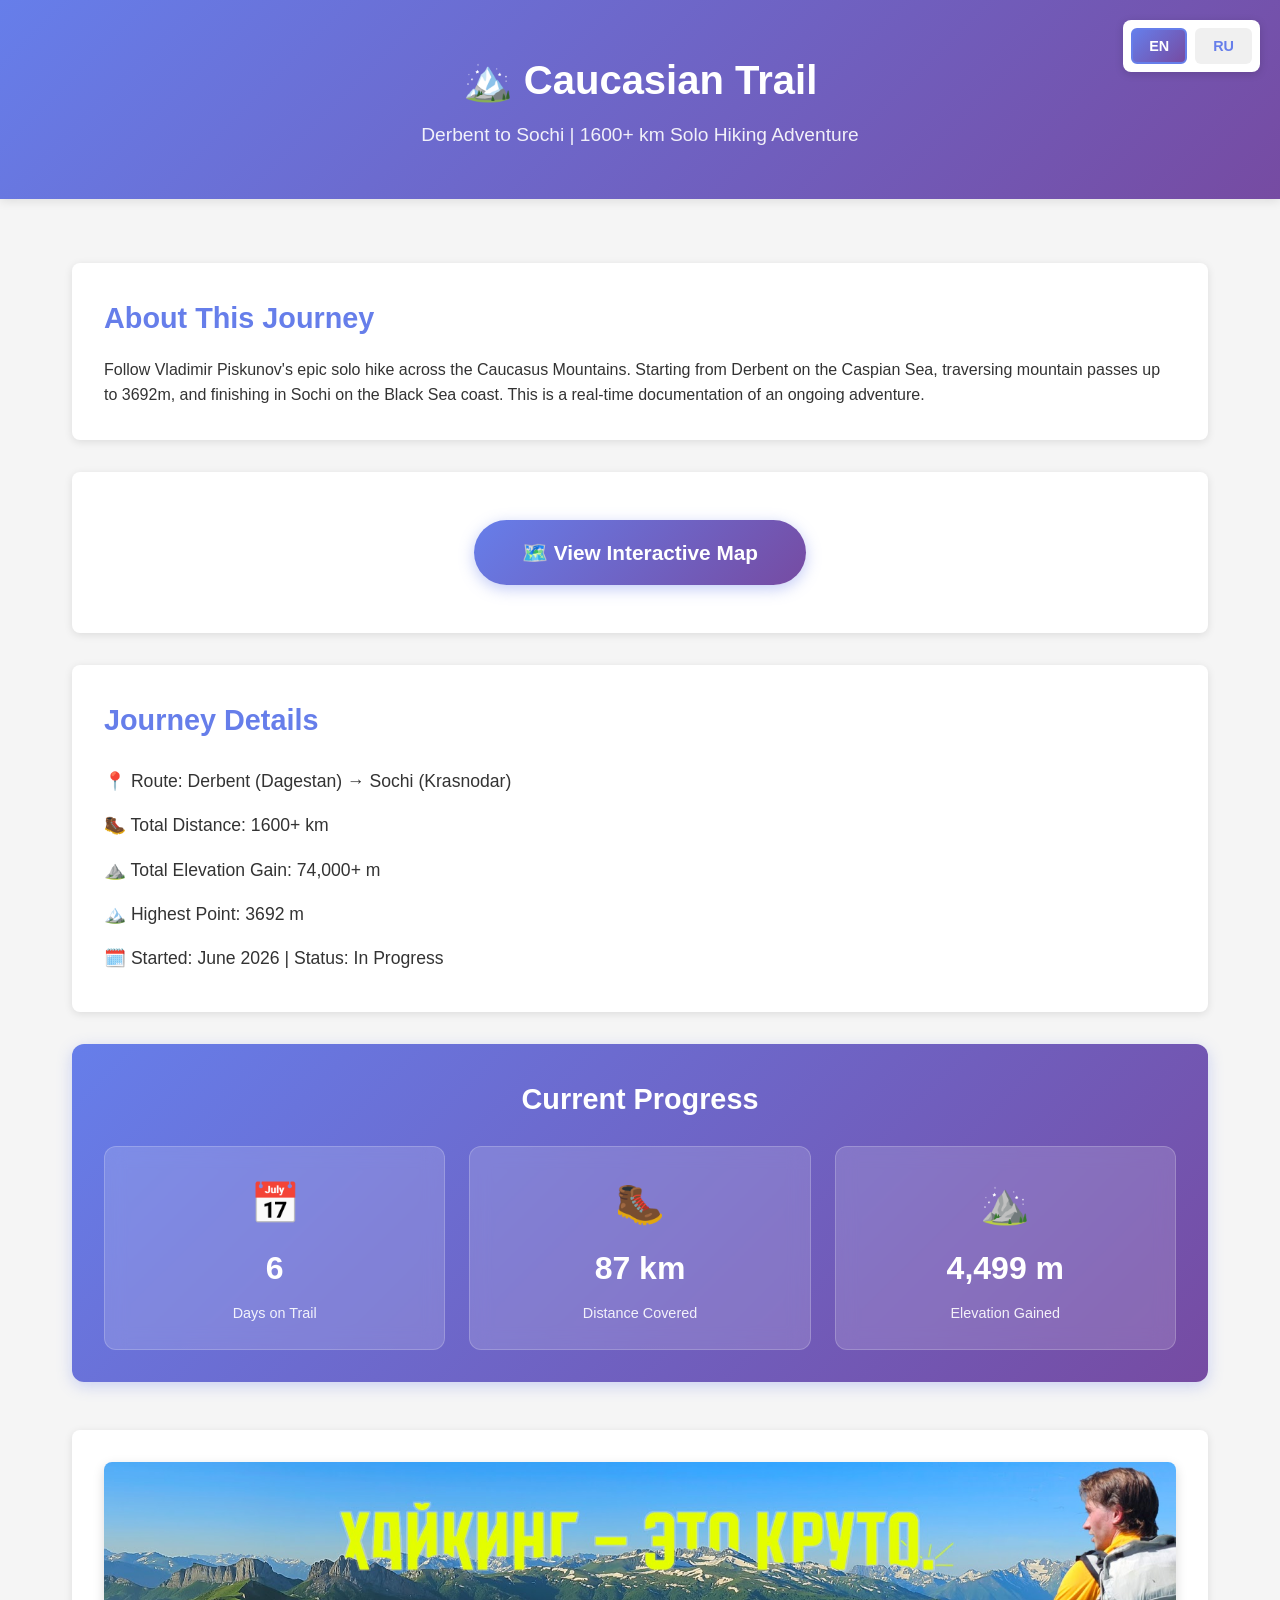
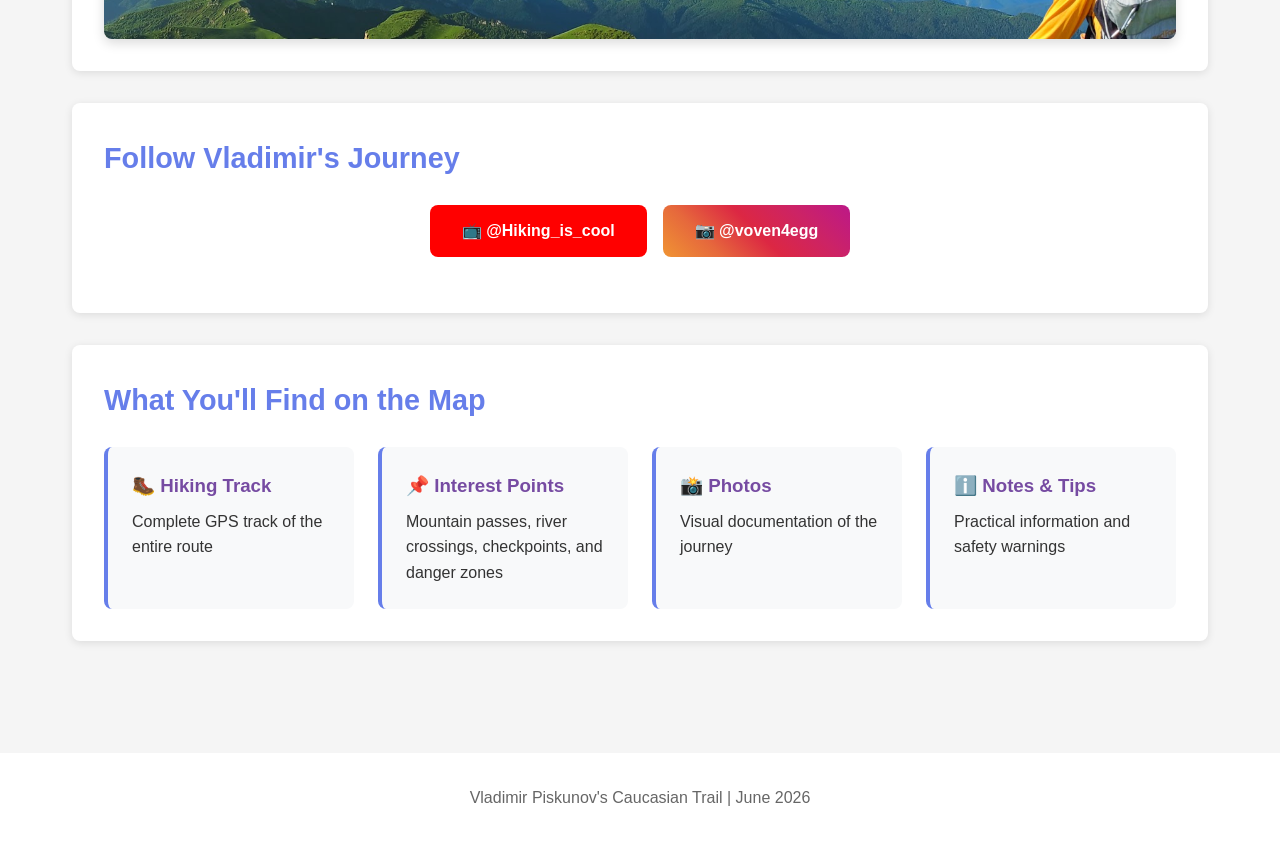
==== commit 9f15d30d: "add banner, rework the documentation" ====
--- a/index.html
+++ b/index.html
@@ -64,6 +64,10 @@
                     <div class="stat-label" data-i18n="progress-elevation">Elevation Gained</div>
                 </div>
             </div>
+        </section>
+
+        <section class="banner">
+            <img src="assets/photos/channels4_banner.jpg" alt="Caucasian Trail Banner">
         </section>
 
         <section class="links">
--- a/assets/css/style.css
+++ b/assets/css/style.css
@@ -68,6 +68,22 @@
     opacity: 0.9;
 }
 
+/* Banner */
+.banner {
+    width: 100%;
+    margin: 3rem 0 2rem 0;
+    overflow: hidden;
+    border-radius: 8px;
+}
+
+.banner img {
+    width: 100%;
+    height: auto;
+    display: block;
+    box-shadow: 0 4px 12px rgba(0,0,0,0.15);
+    border-radius: 8px;
+}
+
 /* Container */
 .container {
     max-width: 1200px;
@@ -811,6 +827,10 @@
         font-size: 1rem;
     }
 
+    .banner {
+        margin: 0;
+    }
+
     .container {
         padding: 1rem;
     }
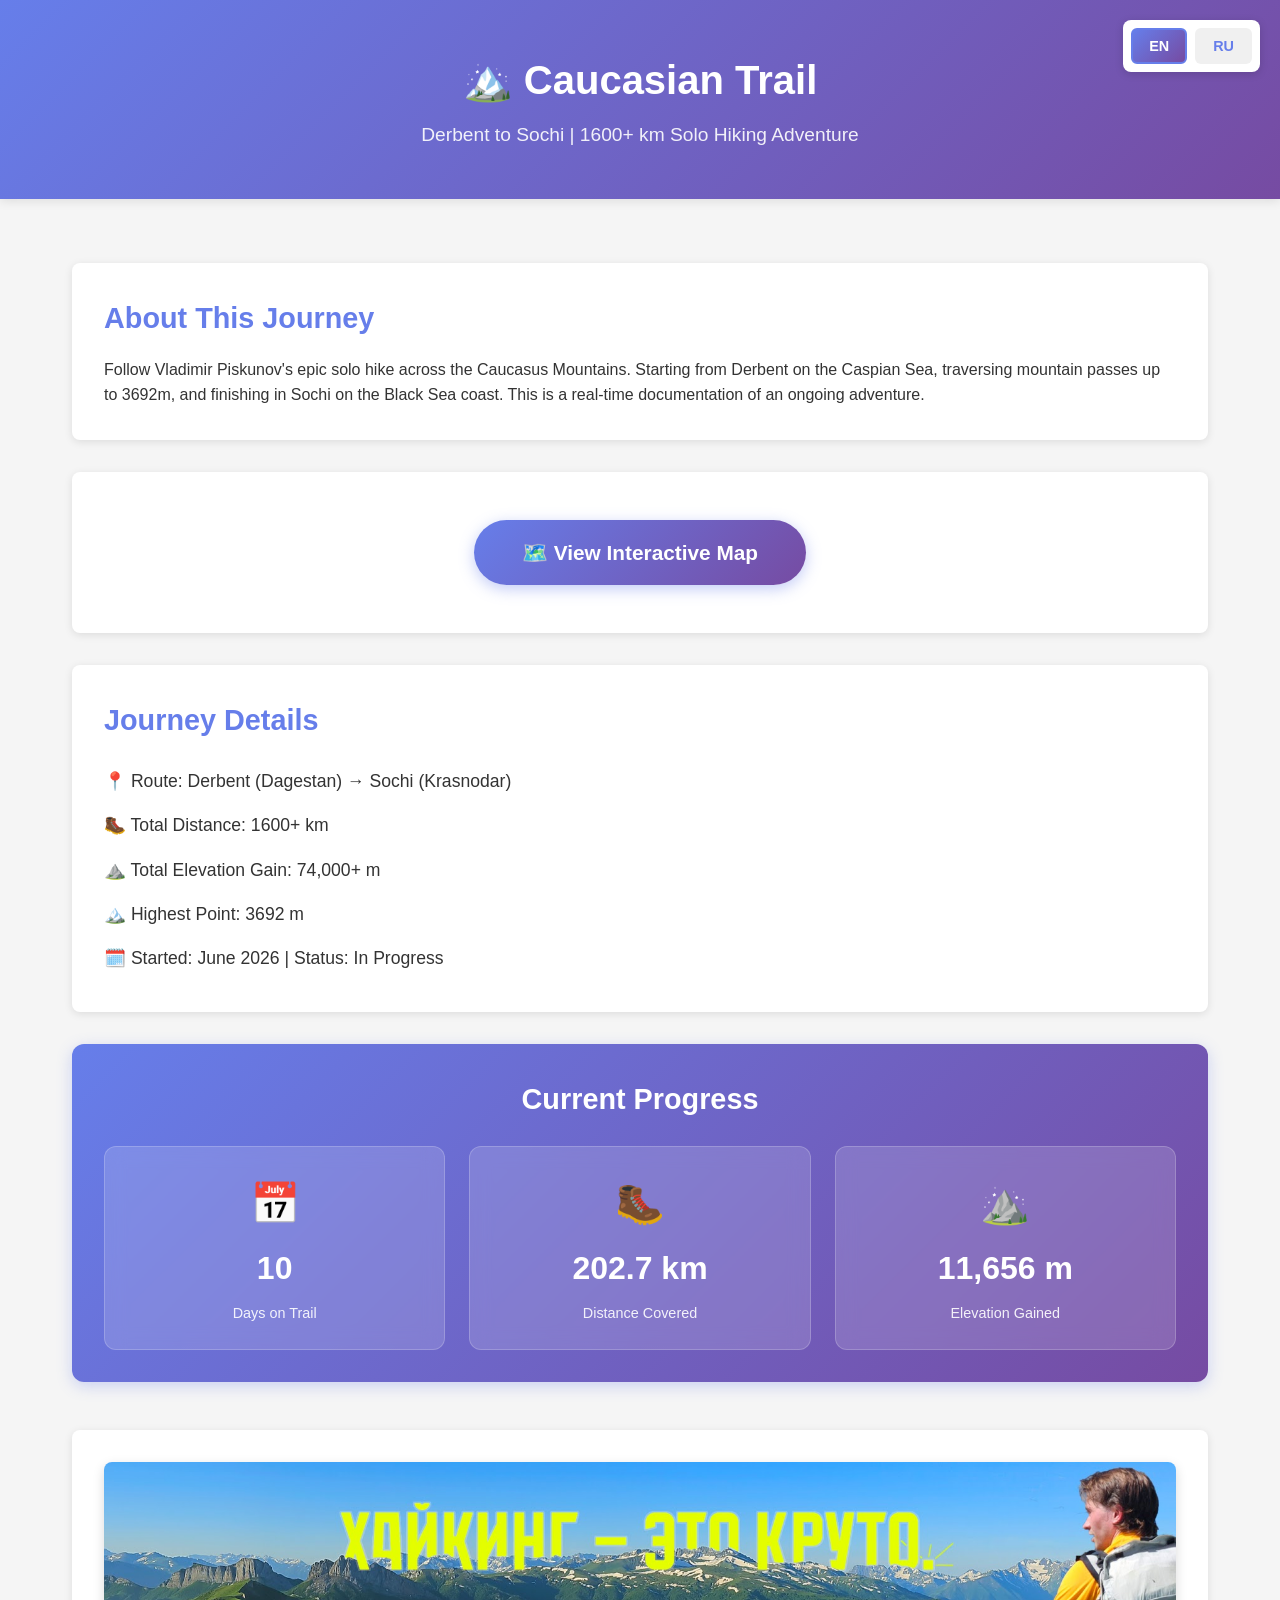
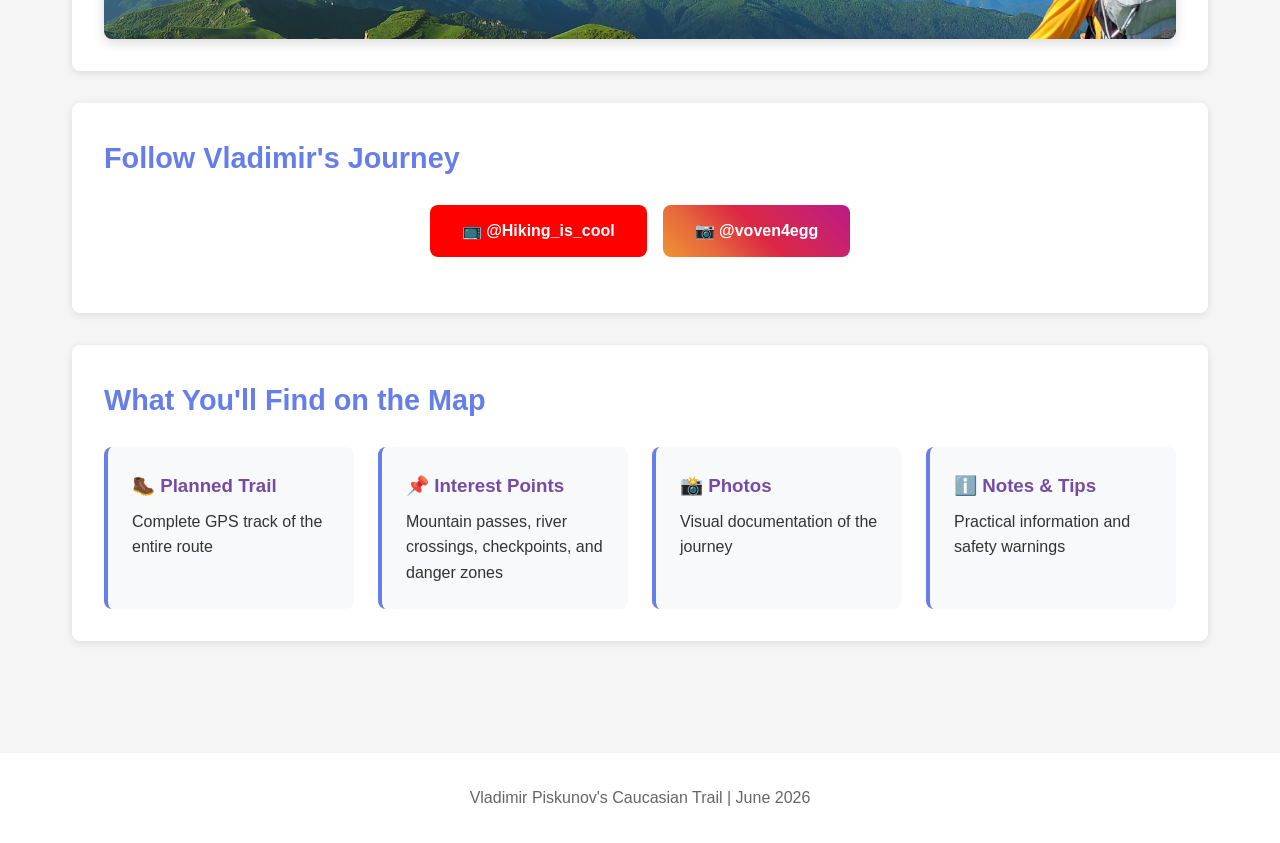
==== commit 460f42ff: "add fact track to the legend" ====
--- a/index.html
+++ b/index.html
@@ -86,7 +86,7 @@
             <h2 data-i18n="map-features-title">What You'll Find on the Map</h2>
             <div class="features-grid">
                 <div class="feature-card">
-                    <h3 data-i18n="feature-track-title">🥾 Hiking Track</h3>
+                    <h3 data-i18n="feature-track-title">🥾 Planned Trail</h3>
                     <p data-i18n="feature-track-desc">Complete GPS track of the entire route</p>
                 </div>
                 <div class="feature-card">
--- a/assets/css/style.css
+++ b/assets/css/style.css
@@ -17,7 +17,7 @@
     position: fixed;
     top: 20px;
     right: 20px;
-    z-index: 2000;
+    z-index: 900;
     display: flex;
     gap: 0.5rem;
     background: white;
@@ -317,7 +317,13 @@
     border-radius: 8px;
     box-shadow: 0 2px 10px rgba(0,0,0,0.2);
     z-index: 1000;
-    transition: bottom 0.3s;
+    transition: all 0.3s;
+    max-height: 400px;
+    overflow-y: auto;
+}
+
+.map-legend.collapsed {
+    display: none;
 }
 
 .map-legend.panel-collapsed {
@@ -326,63 +332,79 @@
 
 /* Leaflet Layer Control Styling */
 .leaflet-control-layers {
+    background: white !important;
     border-radius: 8px !important;
     box-shadow: 0 2px 10px rgba(0,0,0,0.2) !important;
     border: none !important;
     font-family: inherit !important;
-    margin-top: 60px !important; /* Space for language switcher */
+    margin-top: 10px !important;
+    z-index: 9999 !important;
 }
 
 .leaflet-control-layers-expanded {
-    padding: 1rem !important;
+    padding: 0.25rem !important;
     background: white !important;
-    min-width: 200px !important;
+    min-width: 130px !important;
+}
+
+.leaflet-control-layers-list {
+    margin: 0 !important;
+    padding: 0 !important;
 }
 
 .leaflet-control-layers-toggle {
-    background-image: url('[data-uri]') !important;
-    width: 36px !important;
-    height: 36px !important;
+    background-image: none !important;
+    width: auto !important;
+    height: auto !important;
+    padding: 0.5rem 1rem !important;
+    font-size: 0.9rem;
+    font-weight: 600;
+    color: #667eea;
 }
 
 .leaflet-control-layers-base,
 .leaflet-control-layers-overlays {
-    margin-bottom: 0.5rem !important;
+    margin-bottom: 0 !important;
+    margin-top: 0 !important;
+    padding: 0 !important;
 }
 
 .leaflet-control-layers-separator {
     height: 1px !important;
     background: #ddd !important;
-    margin: 0.5rem 0 !important;
+    margin: 0.15rem 0 !important;
     border: none !important;
 }
 
 .leaflet-control-layers label {
     display: flex !important;
     align-items: center !important;
-    margin: 0.4rem 0 !important;
+    margin: 0.1rem 0 !important;
     cursor: pointer !important;
-    font-size: 0.95rem !important;
+    font-size: 0.8rem !important;
+    padding: 0.1rem 0.2rem !important;
 }
 
 .leaflet-control-layers label:hover {
     background: #f5f5f5 !important;
     border-radius: 4px !important;
-    padding-left: 4px !important;
-    margin-left: -4px !important;
+    padding-left: 0.3rem !important;
+    margin-left: -0.2rem !important;
 }
 
 .leaflet-control-layers-base label span,
 .leaflet-control-layers-overlays label span {
-    padding-left: 0.5rem !important;
+    padding-left: 0.3rem !important;
     color: #333 !important;
+    font-size: 0.8rem !important;
 }
 
 .leaflet-control-layers input[type="radio"],
 .leaflet-control-layers input[type="checkbox"] {
     cursor: pointer !important;
-    width: 16px !important;
-    height: 16px !important;
+    width: 13px !important;
+    height: 13px !important;
+    margin: 0 !important;
 }
 
 /* Go to Last Position Button */
@@ -427,44 +449,102 @@
     z-index: 10000;
 }
 
-.map-legend h3 {
-    margin-bottom: 0.5rem;
-    font-size: 1rem;
-    margin: 0;
-}
-
-.legend-header {
-    display: flex;
-    justify-content: space-between;
-    align-items: center;
-    margin-bottom: 0.5rem;
-}
-
-.legend-toggle {
-    background: none;
+/* Coordinate Tool Button */
+.coordinate-tool-btn {
+    width: 36px;
+    height: 36px;
     border: none;
-    font-size: 1.5rem;
+    background: white;
+    border-radius: 8px;
     cursor: pointer;
-    padding: 0;
-    width: 30px;
-    height: 30px;
+    font-size: 1.3rem;
     display: flex;
     align-items: center;
     justify-content: center;
+    transition: all 0.3s;
     color: #667eea;
-    transition: transform 0.3s;
-}
-
-.legend-toggle:hover {
-    color: #764ba2;
-}
-
-.map-legend.collapsed .legend-toggle {
-    transform: rotate(180deg);
-}
-
-.map-legend.collapsed .legend-content {
-    display: none;
+}
+
+.coordinate-tool-btn:hover {
+    background: linear-gradient(135deg, #667eea 0%, #764ba2 100%);
+    transform: scale(1.05);
+    color: white;
+}
+
+.coordinate-tool-btn:hover::after {
+    content: attr(title);
+    position: absolute;
+    left: 45px;
+    background: rgba(0,0,0,0.8);
+    color: white;
+    padding: 0.4rem 0.8rem;
+    border-radius: 4px;
+    font-size: 0.85rem;
+    white-space: nowrap;
+    pointer-events: none;
+    z-index: 10000;
+}
+
+.coordinate-tool-btn.active {
+    background: linear-gradient(135deg, #667eea 0%, #764ba2 100%) !important;
+    color: white !important;
+    box-shadow: 0 0 0 3px rgba(102, 126, 234, 0.3);
+}
+
+/* Coordinate Tooltip */
+.coordinate-tooltip {
+    background: white;
+    border: 2px solid #667eea;
+    border-radius: 8px;
+    padding: 0.5rem 0.75rem;
+    box-shadow: 0 2px 10px rgba(0,0,0,0.2);
+    font-size: 0.85rem;
+}
+
+.coordinate-tooltip::before {
+    border-top-color: #667eea !important;
+}
+
+/* Legend Button */
+.legend-btn {
+    width: 36px;
+    height: 36px;
+    border: none;
+    background: white;
+    border-radius: 8px;
+    cursor: pointer;
+    font-size: 1.3rem;
+    display: flex;
+    align-items: center;
+    justify-content: center;
+    transition: all 0.3s;
+    color: #667eea;
+}
+
+.legend-btn:hover {
+    background: linear-gradient(135deg, #667eea 0%, #764ba2 100%);
+    transform: scale(1.05);
+    color: white;
+}
+
+.legend-btn:hover::after {
+    content: attr(title);
+    position: absolute;
+    left: 45px;
+    background: rgba(0,0,0,0.8);
+    color: white;
+    padding: 0.4rem 0.8rem;
+    border-radius: 4px;
+    font-size: 0.85rem;
+    white-space: nowrap;
+    pointer-events: none;
+    z-index: 10000;
+}
+
+.legend-btn.active {
+    background: linear-gradient(135deg, #667eea 0%, #764ba2 100%) !important;
+    color: white !important;
+    box-shadow: 0 0 0 3px rgba(102, 126, 234, 0.3);
 }
 
 .legend-item {
@@ -486,6 +566,13 @@
     width: 30px;
     height: 3px;
     background: #3388ff;
+    display: inline-block;
+}
+
+.legend-line-actual {
+    width: 30px;
+    height: 3px;
+    background: #ff6b35;
     display: inline-block;
 }
 
@@ -645,21 +732,9 @@
     cursor: pointer;
 }
 
-/* Leaflet Layers Control Customization */
-.leaflet-control-layers {
-    background: white;
-    border-radius: 8px;
-    box-shadow: 0 2px 8px rgba(0,0,0,0.15);
-}
-
-.leaflet-control-layers-toggle {
-    background-image: none !important;
-    width: auto !important;
-    height: auto !important;
-    padding: 0.5rem 1rem !important;
-    font-size: 0.9rem;
-    font-weight: 600;
-    color: #667eea;
+/* Fix parent container z-index to be above overnight stops */
+.leaflet-top.leaflet-left {
+    z-index: 2000 !important; /* Higher than overnight stops (1500) */
 }
 
 /* Daily Positions Panel */
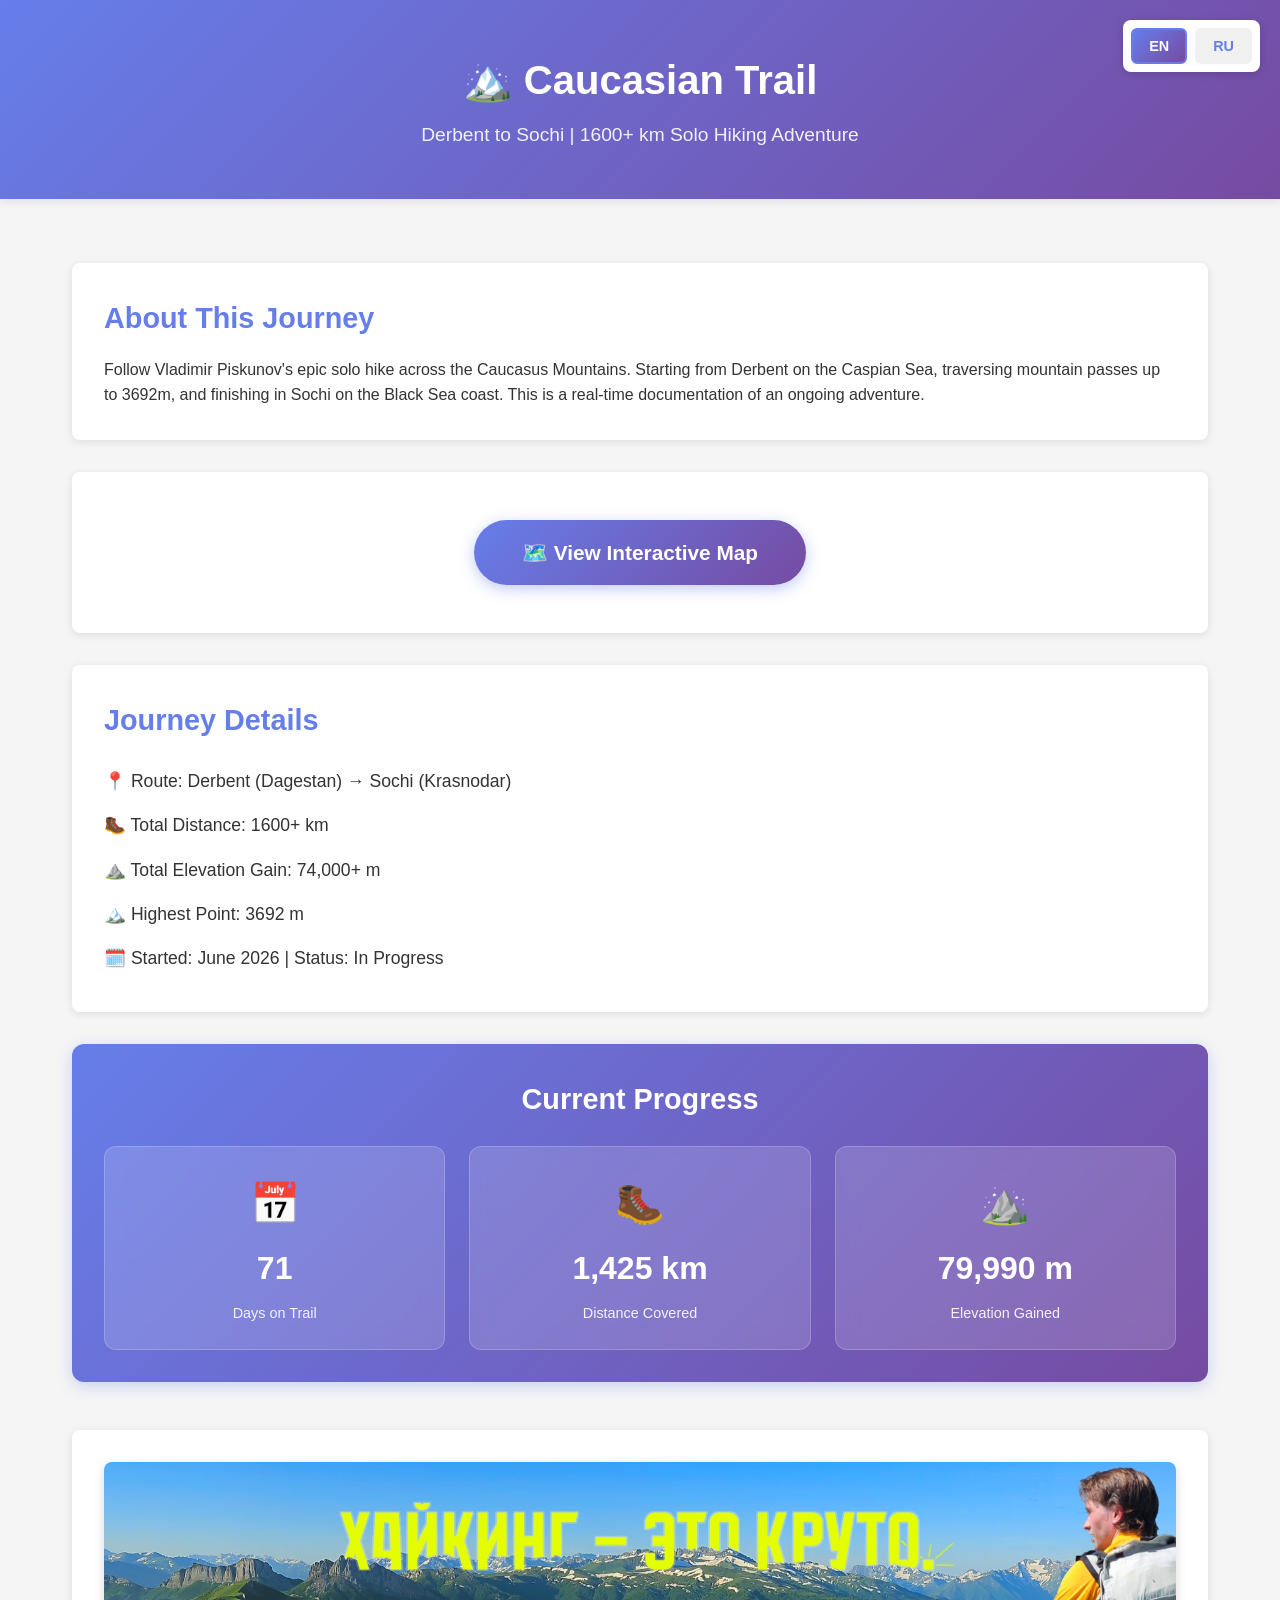
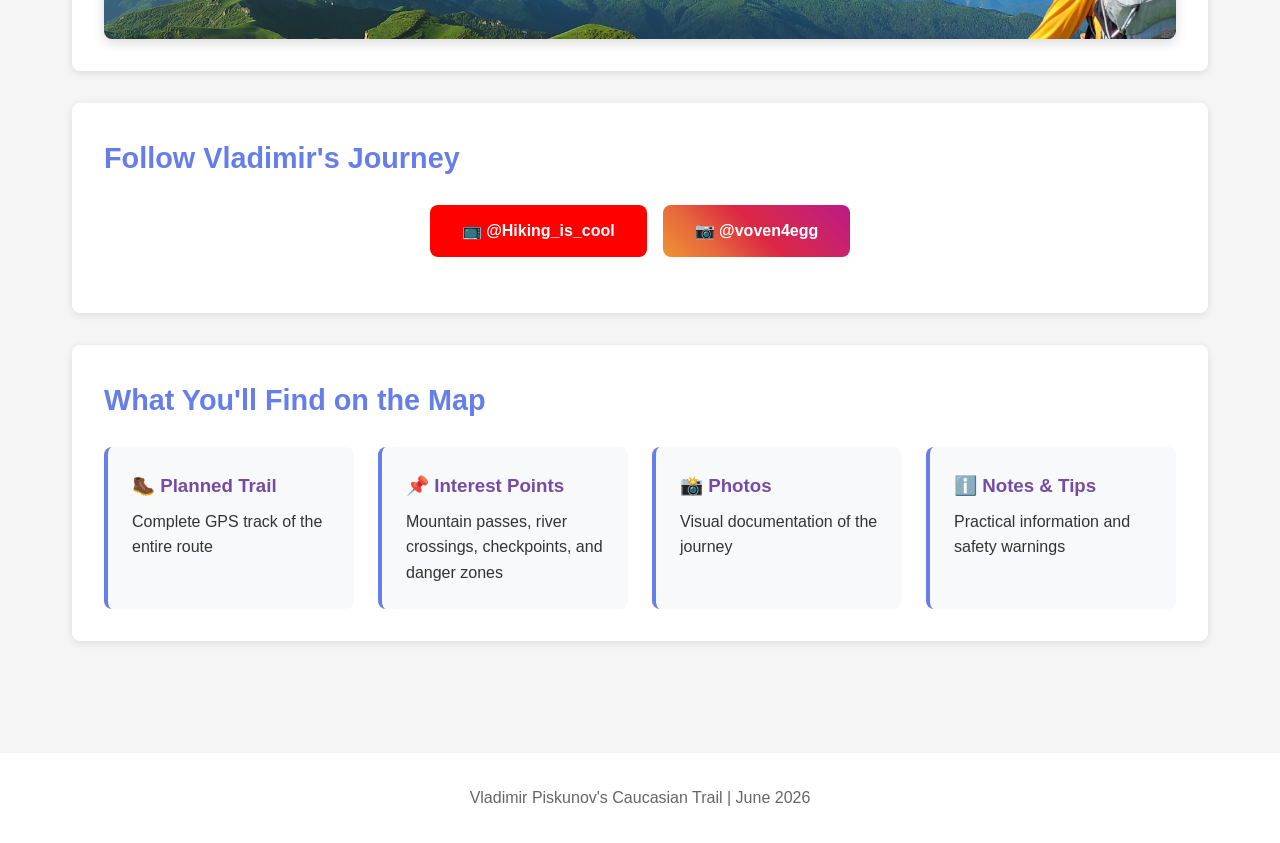
==== commit 7f75a369: "round total distance" ====
--- a/index.html
+++ b/index.html
@@ -141,7 +141,7 @@
 
                 // Update the stats
                 document.getElementById('daysCount').textContent = daysCount;
-                document.getElementById('distanceSum').textContent = totalDistance > 0 ? `${totalDistance} ${unitKm}` : '-';
+                document.getElementById('distanceSum').textContent = totalDistance > 0 ? `${Math.round(totalDistance).toLocaleString()} ${unitKm}` : '-';
                 document.getElementById('elevationSum').textContent = totalElevation > 0 ? `${totalElevation.toLocaleString()} ${unitM}` : '-';
             } catch (error) {
                 console.error('Error loading progress stats:', error);
--- a/assets/css/style.css
+++ b/assets/css/style.css
@@ -804,6 +804,7 @@
     padding: 0.75rem;
     gap: 0.75rem;
     scroll-behavior: smooth;
+    cursor: grab;
 }
 
 .positions-list::-webkit-scrollbar {
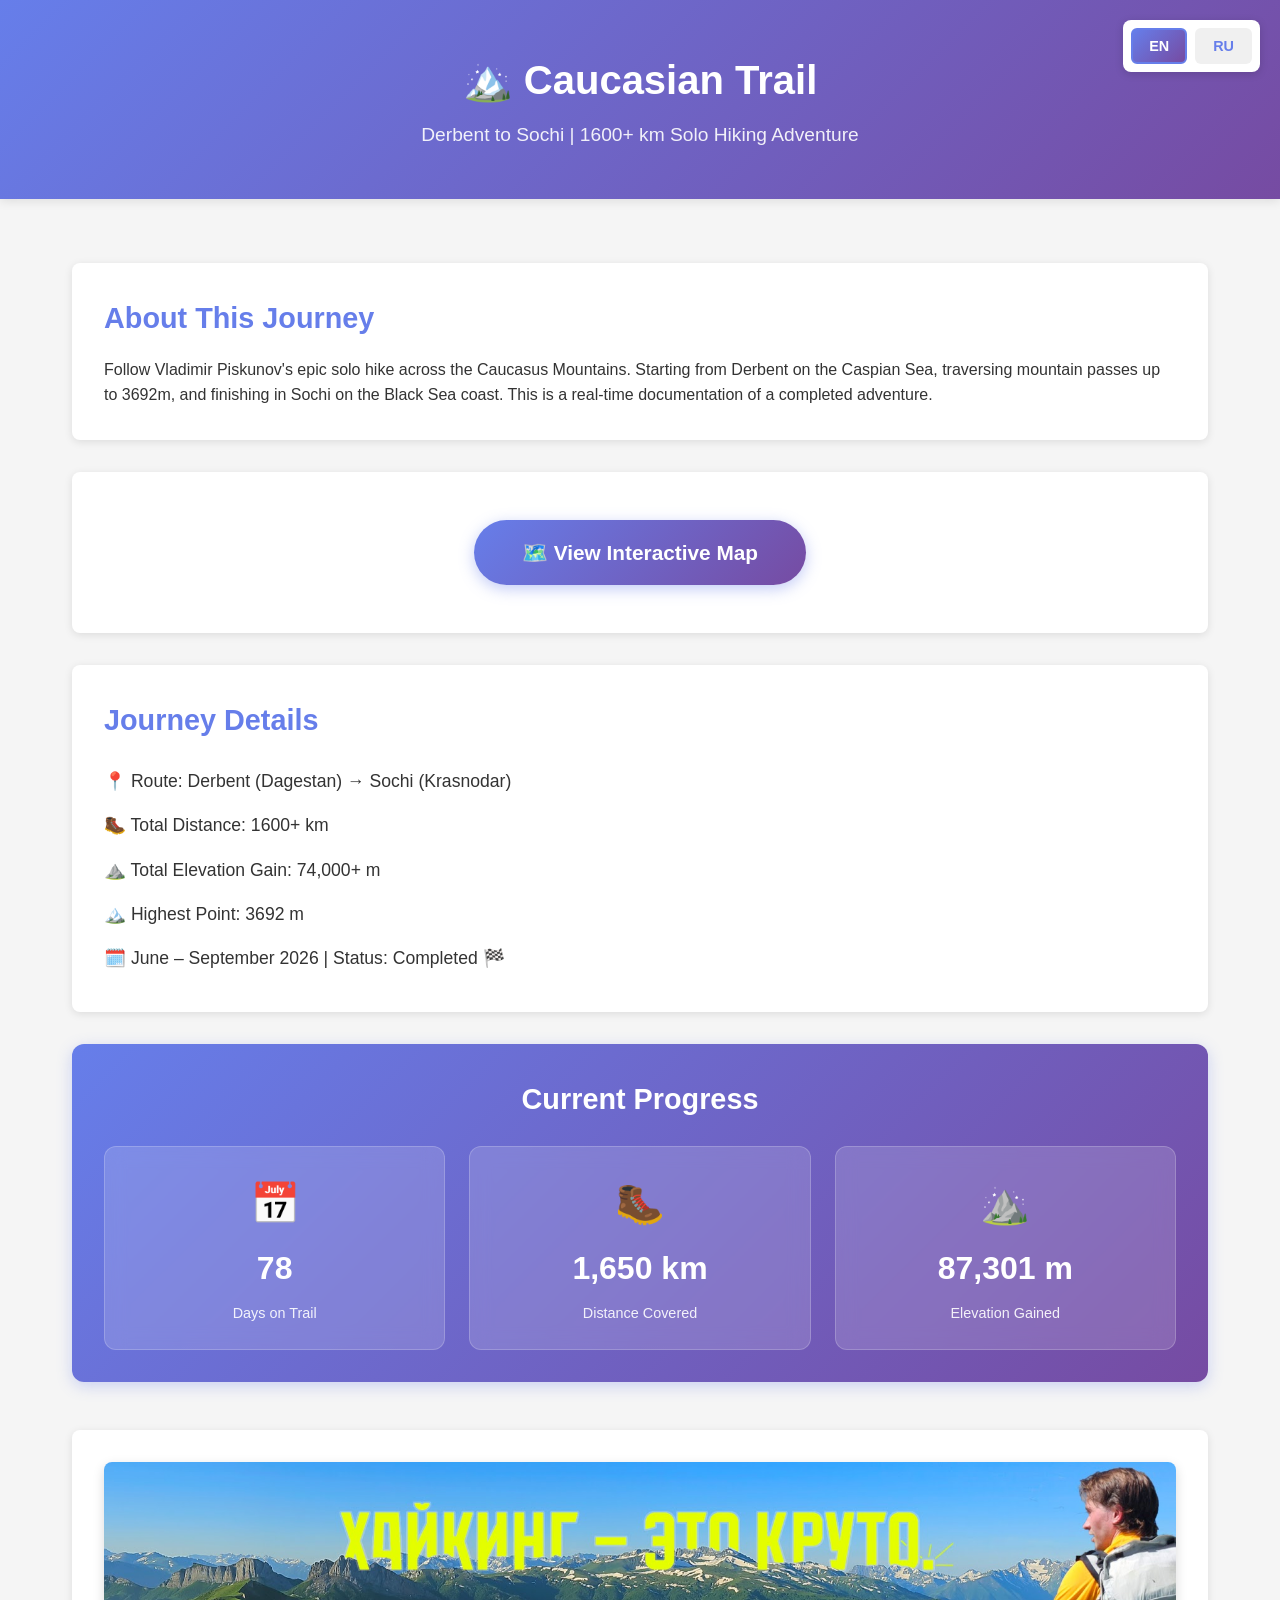
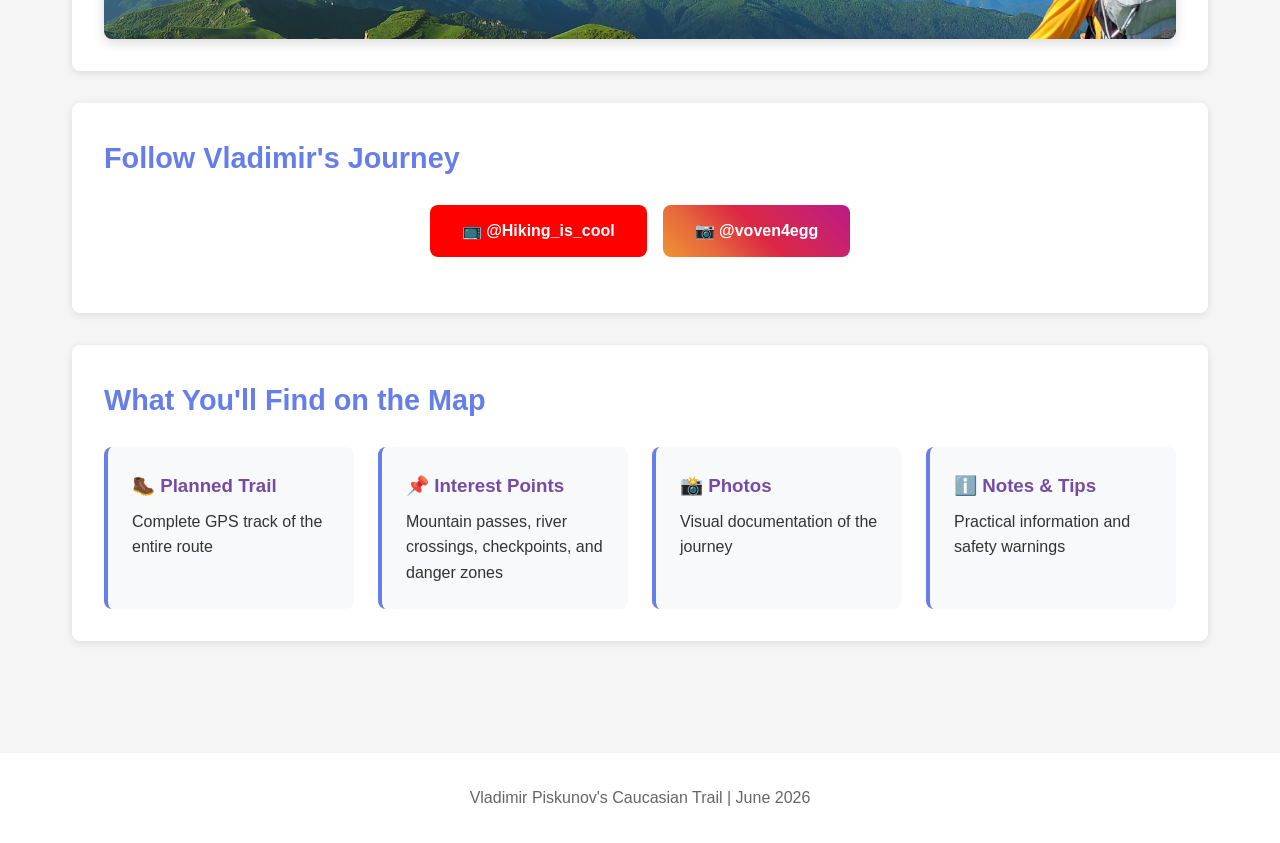
==== commit 910bdfde: "change final status" ====
--- a/index.html
+++ b/index.html
@@ -24,7 +24,7 @@
             <p data-i18n="about-text">
                 Follow Vladimir Piskunov's epic solo hike across the Caucasus Mountains.
                 Starting from Derbent on the Caspian Sea, traversing mountain passes up to 3692m,
-                and finishing in Sochi on the Black Sea coast. This is a real-time documentation of an ongoing adventure.
+                and finishing in Sochi on the Black Sea coast. This is a real-time documentation of a completed adventure.
             </p>
         </section>
 
@@ -41,7 +41,7 @@
                 <li data-i18n="trail-info-2">🥾 Total Distance: 1600+ km</li>
                 <li data-i18n="trail-info-3">⛰️ Total Elevation Gain: 74,000+ m</li>
                 <li data-i18n="trail-info-4">🏔️ Highest Point: 3692 m</li>
-                <li data-i18n="trail-info-5">🗓️ Started: June 2026 | Status: In Progress</li>
+                <li data-i18n="trail-info-5">🗓️ June – September 2026 | Status: Completed 🏁</li>
             </ul>
         </section>
 
--- a/assets/css/style.css
+++ b/assets/css/style.css
@@ -307,6 +307,75 @@
     width: 100%;
 }
 
+/* Loading Overlay */
+.loading-overlay {
+    position: fixed;
+    inset: 0;
+    background: rgba(255, 255, 255, 0.92);
+    display: flex;
+    align-items: center;
+    justify-content: center;
+    z-index: 5000;
+    transition: opacity 0.4s ease;
+}
+
+.loading-overlay.hidden {
+    opacity: 0;
+    pointer-events: none;
+}
+
+.loading-box {
+    text-align: center;
+    padding: 2rem 3rem;
+    background: white;
+    border-radius: 12px;
+    box-shadow: 0 4px 20px rgba(0,0,0,0.15);
+    min-width: 280px;
+}
+
+.loading-spinner {
+    width: 48px;
+    height: 48px;
+    margin: 0 auto 1.2rem;
+    border: 5px solid #e8e8e8;
+    border-top-color: #667eea;
+    border-radius: 50%;
+    animation: loading-spin 0.9s linear infinite;
+}
+
+@keyframes loading-spin {
+    to { transform: rotate(360deg); }
+}
+
+.loading-text {
+    font-weight: 600;
+    color: #333;
+    margin-bottom: 1rem;
+}
+
+.loading-progress-bar {
+    width: 100%;
+    height: 8px;
+    background: #e8e8e8;
+    border-radius: 4px;
+    overflow: hidden;
+}
+
+.loading-progress-fill {
+    height: 100%;
+    width: 0%;
+    background: linear-gradient(135deg, #667eea 0%, #764ba2 100%);
+    border-radius: 4px;
+    transition: width 0.25s ease;
+}
+
+.loading-progress-label {
+    margin-top: 0.6rem;
+    font-size: 0.85rem;
+    color: #666;
+    min-height: 1.1em;
+}
+
 /* Map Legend */
 .map-legend {
     position: absolute;
@@ -576,6 +645,13 @@
     display: inline-block;
 }
 
+.legend-line-exploration {
+    width: 30px;
+    height: 3px;
+    background: #e91e63;
+    display: inline-block;
+}
+
 .legend-marker {
     font-size: 1.2rem;
 }
@@ -766,6 +842,32 @@
     color: white;
 }
 
+.panel-tabs {
+    display: flex;
+    gap: 0.5rem;
+}
+
+.panel-tab {
+    background: rgba(255,255,255,0.15);
+    border: none;
+    color: white;
+    padding: 0.4rem 0.9rem;
+    border-radius: 6px;
+    font-size: 0.95rem;
+    font-weight: 600;
+    cursor: pointer;
+    transition: background 0.3s, color 0.3s;
+}
+
+.panel-tab:hover {
+    background: rgba(255,255,255,0.3);
+}
+
+.panel-tab.active {
+    background: white;
+    color: #667eea;
+}
+
 .panel-toggle {
     background: none;
     border: none;
@@ -824,6 +926,17 @@
     background: #764ba2;
 }
 
+#positionsList:not(.active-tab),
+#explorationsList:not(.active-tab) {
+    display: none;
+}
+
+.empty-list-message {
+    padding: 0.75rem;
+    color: #888;
+    font-style: italic;
+}
+
 .position-card {
     min-width: 200px;
     background: white;
@@ -844,6 +957,16 @@
 .position-card.active {
     border-color: #667eea;
     background: linear-gradient(135deg, rgba(102, 126, 234, 0.1) 0%, rgba(118, 75, 162, 0.1) 100%);
+}
+
+.position-card.exploration-card {
+    border-left: 4px solid #e91e63;
+}
+
+.position-card.exploration-card.active {
+    border-color: #e91e63;
+    border-left: 4px solid #e91e63;
+    background: linear-gradient(135deg, rgba(233, 30, 99, 0.1) 0%, rgba(233, 30, 99, 0.05) 100%);
 }
 
 .position-day {
@@ -986,6 +1109,15 @@
         font-size: 0.9rem;
     }
 
+    .panel-tabs {
+        gap: 0.35rem;
+    }
+
+    .panel-tab {
+        padding: 0.3rem 0.6rem;
+        font-size: 0.8rem;
+    }
+
     .panel-toggle {
         font-size: 1.3rem;
         width: 26px;
